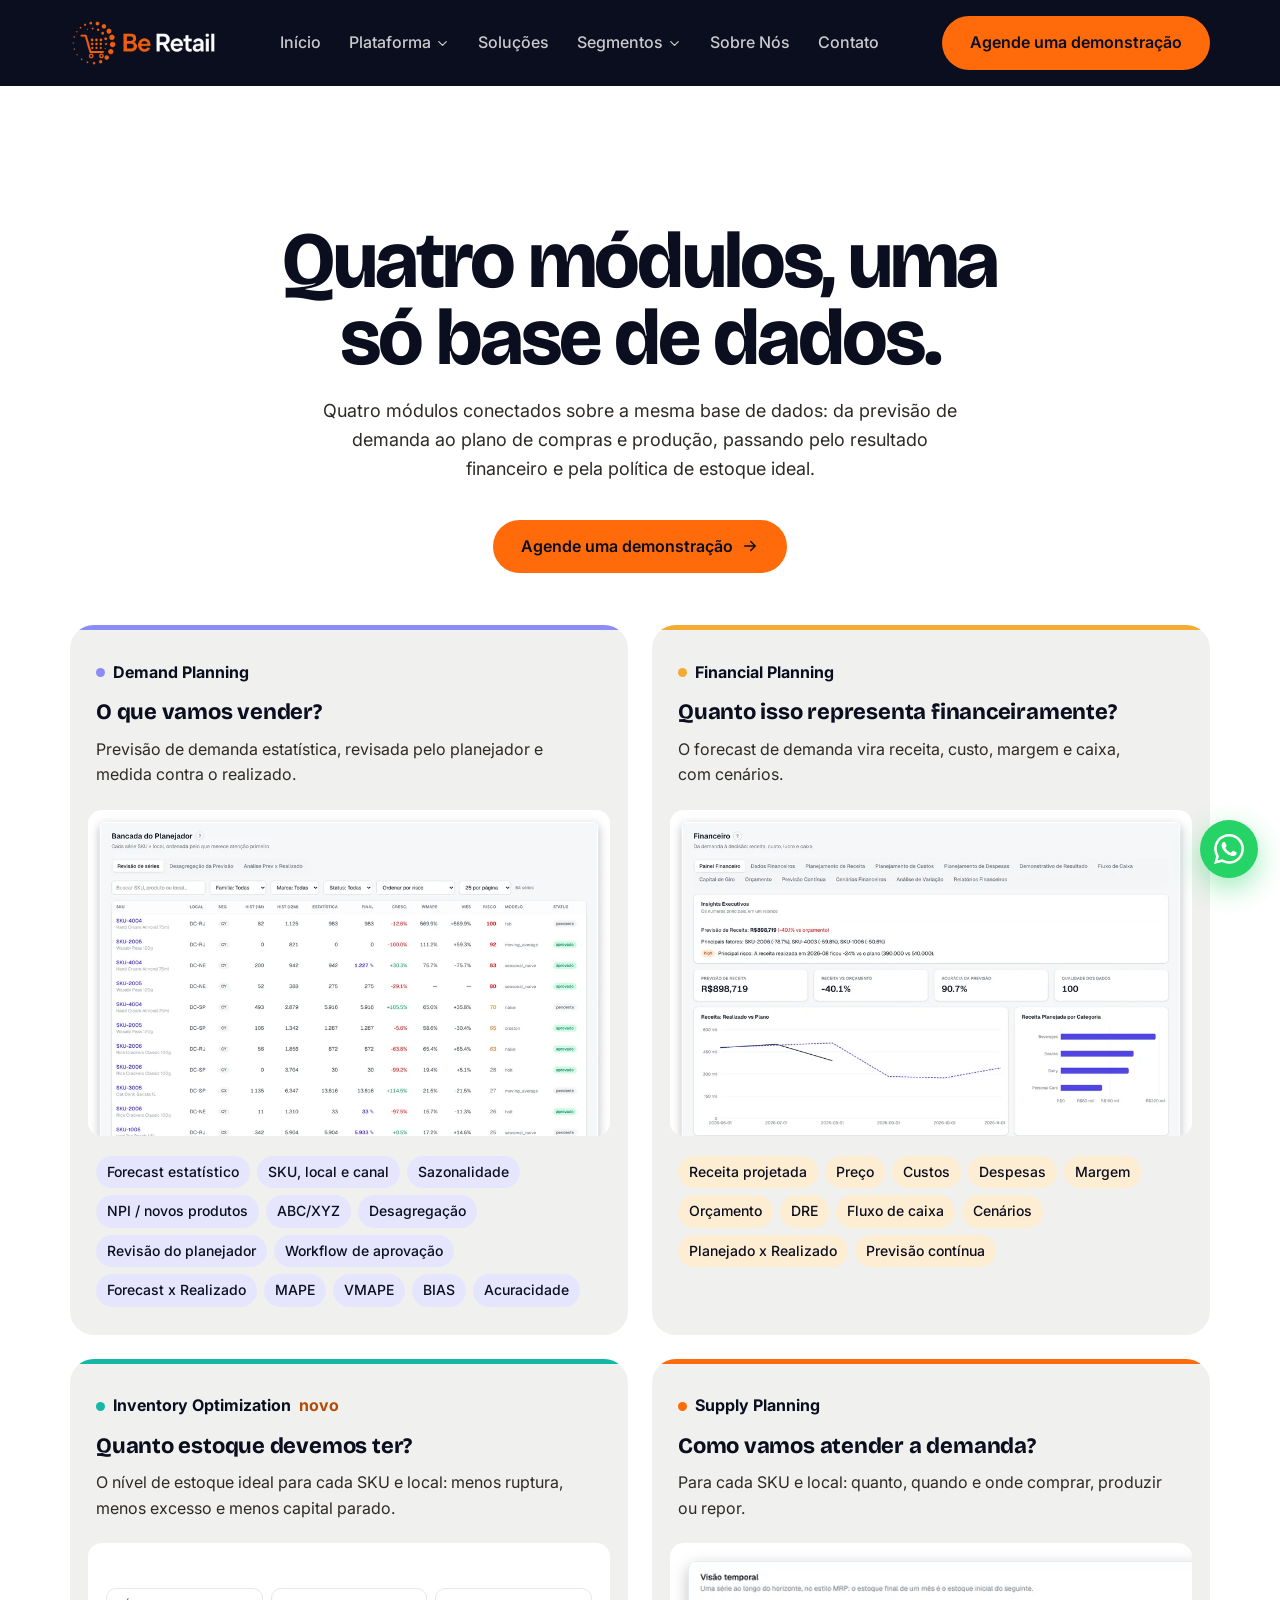
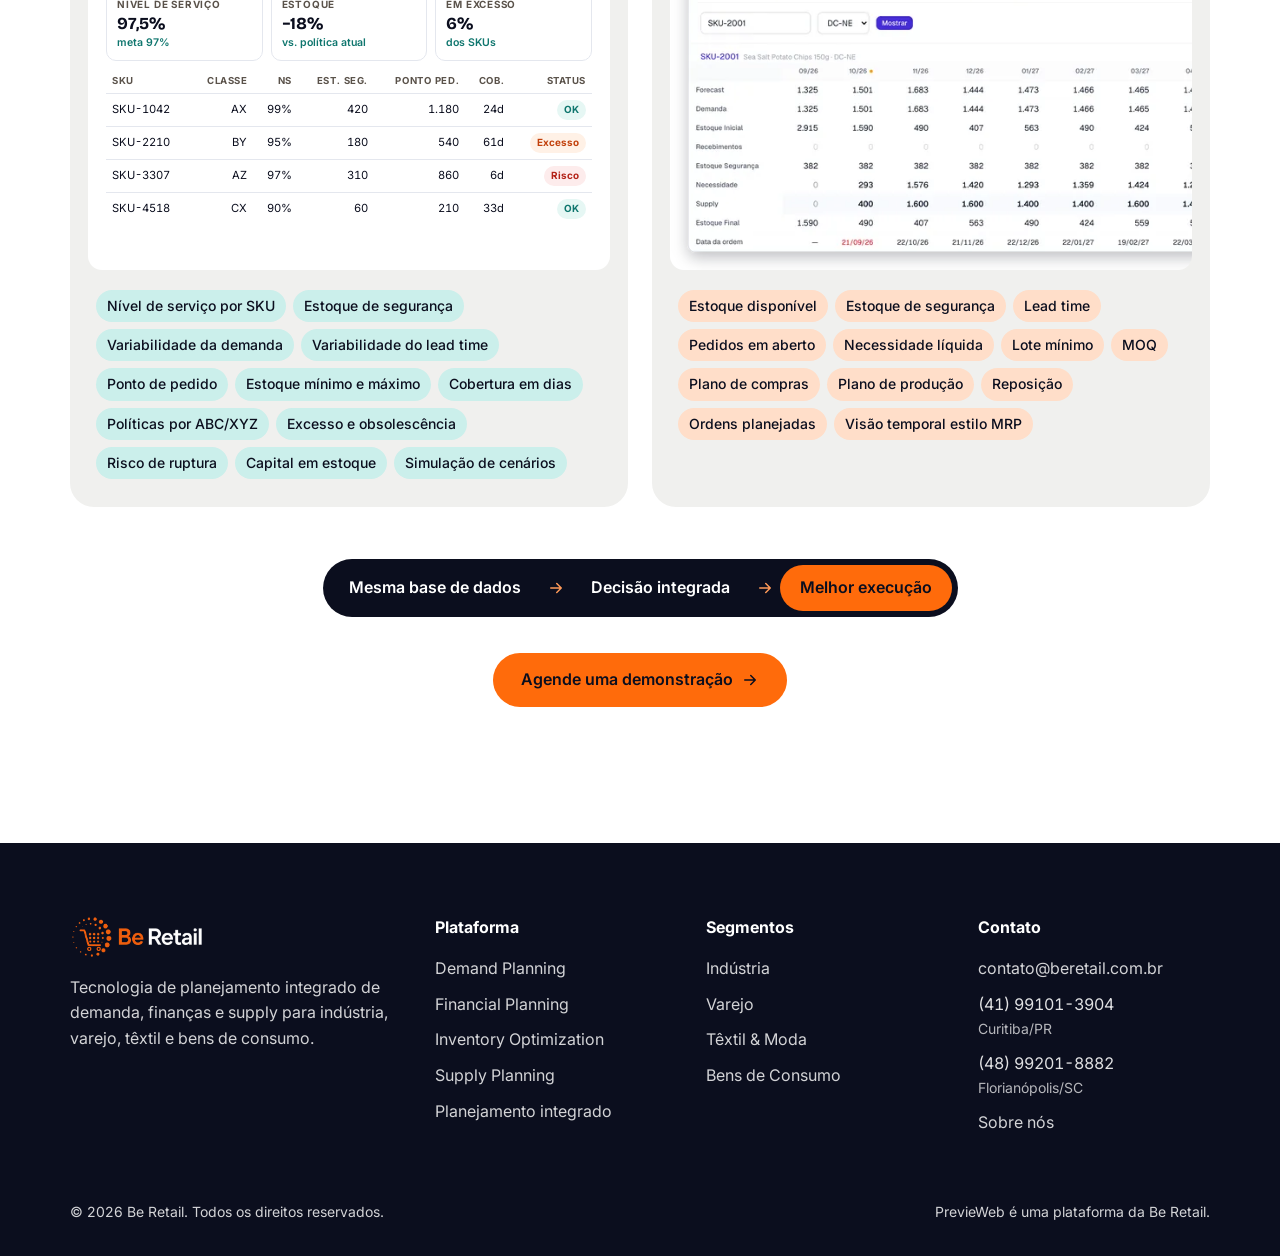
==== plataforma.html @ bb8e8b76 "Cria a página Plataforma e tira os módulos da página inicial - Nova plataforma.html com os quatro mó" ====
<!DOCTYPE html>
<html lang="pt-BR">
<head>
<meta charset="UTF-8">
<meta name="viewport" content="width=device-width, initial-scale=1.0">
<!-- Google tag (gtag.js) -->
<script async src="https://www.googletagmanager.com/gtag/js?id=G-1HCFN1PPWR"></script>
<script>
  window.dataLayer = window.dataLayer || [];
  function gtag(){dataLayer.push(arguments);}
  gtag('js', new Date());

  gtag('config', 'G-1HCFN1PPWR');
</script>
<title>Plataforma PrevieWeb | Demand, Financial, Inventory e Supply Planning | Be Retail</title>
<meta name="description" content="Conheça os quatro módulos do PrevieWeb, da Be Retail: Demand Planning, Financial Planning, Inventory Optimization e Supply Planning, conectados sobre a mesma base de dados.">
<link rel="canonical" href="https://beretail.com.br/plataforma.html">
<meta name="theme-color" content="#0B0E1E">
<link rel="icon" type="image/png" href="assets/favicon.png">
<link rel="apple-touch-icon" href="assets/icon-180.png">
<meta property="og:type" content="website">
<meta property="og:locale" content="pt_BR">
<meta property="og:site_name" content="Be Retail">
<meta property="og:title" content="Plataforma PrevieWeb: quatro módulos, uma só base de dados">
<meta property="og:description" content="Demand Planning, Financial Planning, Inventory Optimization e Supply Planning conectados sobre a mesma base de dados.">
<meta property="og:url" content="https://beretail.com.br/plataforma.html">
<meta property="og:image" content="https://beretail.com.br/assets/og-image.jpg">
<meta property="og:image:width" content="1200">
<meta property="og:image:height" content="630">
<meta name="twitter:card" content="summary_large_image">
<link rel="preconnect" href="https://fonts.googleapis.com">
<link rel="preconnect" href="https://fonts.gstatic.com" crossorigin>
<link href="https://fonts.googleapis.com/css2?family=Bricolage+Grotesque:opsz,wght@12..96,600..800&family=Inter:wght@400;500;600;700&display=swap" rel="stylesheet">
<script>document.documentElement.classList.add('js')</script>
<script type="application/ld+json">
{
  "@context":"https://schema.org",
  "@type":"WebPage",
  "name":"Plataforma PrevieWeb",
  "url":"https://beretail.com.br/plataforma.html",
  "inLanguage":"pt-BR",
  "isPartOf":{"@type":"WebSite","name":"Be Retail","url":"https://beretail.com.br/"},
  "about":{"@type":"SoftwareApplication","name":"PrevieWeb","applicationCategory":"BusinessApplication","operatingSystem":"Web"}
}
</script>
<link rel="stylesheet" href="assets/site.css">
</head>
<body>

<!-- Ícones (sprite reutilizável) -->
<svg width="0" height="0" style="position:absolute" aria-hidden="true">
  <symbol id="i-arrow" viewBox="0 0 24 24"><path d="M5 12h14M13 6l6 6-6 6"/></symbol>
  <symbol id="i-down" viewBox="0 0 24 24"><path d="M12 5v14M6 13l6 6 6-6"/></symbol>
  <symbol id="i-chev" viewBox="0 0 24 24"><path d="M6 9l6 6 6-6"/></symbol>
  <symbol id="i-check" viewBox="0 0 24 24"><path d="M20 6L9 17l-5-5"/></symbol>
  <symbol id="i-x" viewBox="0 0 24 24"><path d="M18 6L6 18M6 6l12 12"/></symbol>
  <symbol id="i-trend" viewBox="0 0 24 24"><path d="M3 3v18h18"/><path d="M7 15l4-6 4 3 5-8"/></symbol>
  <symbol id="i-coin" viewBox="0 0 24 24"><circle cx="12" cy="12" r="10"/><path d="M15 9.2c-.5-.9-1.6-1.4-3-1.4-1.7 0-3 .8-3 2s1.3 1.7 3 2 3 .8 3 2-1.3 2-3 2c-1.4 0-2.5-.5-3-1.4M12 6v1.8M12 16.2V18"/></symbol>
  <symbol id="i-truck" viewBox="0 0 24 24"><path d="M1 4h14v12H1zM15 8h4l4 4v4h-8"/><circle cx="5.5" cy="18.5" r="2.5"/><circle cx="18.5" cy="18.5" r="2.5"/></symbol>
  <symbol id="i-factory" viewBox="0 0 24 24"><path d="M2 21h20M4 21V10l6 4v-4l6 4V4h4v17"/></symbol>
  <symbol id="i-store" viewBox="0 0 24 24"><path d="M3 9l1.6-5h14.8L21 9M4 9v12h16V9M3 9h18M9 21v-6h6v6"/></symbol>
  <symbol id="i-shirt" viewBox="0 0 24 24"><path d="M20.4 3.5L16 2a4 4 0 0 1-8 0L3.6 3.5a2 2 0 0 0-1.3 2.2l.6 3.5a1 1 0 0 0 1 .8H6v10a2 2 0 0 0 2 2h8a2 2 0 0 0 2-2V10h2.2a1 1 0 0 0 1-.8l.6-3.5a2 2 0 0 0-1.4-2.2z"/></symbol>
  <symbol id="i-box" viewBox="0 0 24 24"><path d="M21 8l-9-5-9 5v8l9 5 9-5z"/><path d="M3 8l9 5 9-5M12 13v8"/></symbol>
  <symbol id="i-db" viewBox="0 0 24 24"><ellipse cx="12" cy="5" rx="9" ry="3"/><path d="M3 5v14c0 1.7 4 3 9 3s9-1.3 9-3V5M3 12c0 1.7 4 3 9 3s9-1.3 9-3"/></symbol>
  <symbol id="i-sheet" viewBox="0 0 24 24"><rect x="3" y="3" width="18" height="18" rx="2"/><path d="M3 9h18M3 15h18M9 3v18"/></symbol>
  <symbol id="i-layers" viewBox="0 0 24 24"><path d="M12 2L2 7l10 5 10-5-10-5zM2 17l10 5 10-5M2 12l10 5 10-5"/></symbol>
  <symbol id="i-history" viewBox="0 0 24 24"><path d="M3 12a9 9 0 1 0 3-6.7L3 8M3 3v5h5M12 7v5l4 2"/></symbol>
  <symbol id="i-users" viewBox="0 0 24 24"><path d="M17 21v-2a4 4 0 0 0-4-4H5a4 4 0 0 0-4 4v2"/><circle cx="9" cy="7" r="4"/><path d="M23 21v-2a4 4 0 0 0-3-3.9M16 3.1a4 4 0 0 1 0 7.8"/></symbol>
  <symbol id="i-alert" viewBox="0 0 24 24"><path d="M10.3 3.9L1.8 18a2 2 0 0 0 1.7 3h17a2 2 0 0 0 1.7-3L13.7 3.9a2 2 0 0 0-3.4 0zM12 9v4M12 17h.01"/></symbol>
  <symbol id="i-target" viewBox="0 0 24 24"><circle cx="12" cy="12" r="10"/><circle cx="12" cy="12" r="6"/><circle cx="12" cy="12" r="2"/></symbol>
  <symbol id="i-cloud" viewBox="0 0 24 24"><path d="M18 10h-1.3A8 8 0 1 0 9 20h9a5 5 0 0 0 0-10z"/></symbol>
  <symbol id="i-smile" viewBox="0 0 24 24"><circle cx="12" cy="12" r="10"/><path d="M8 14s1.5 2 4 2 4-2 4-2M9 9h.01M15 9h.01"/></symbol>
  <symbol id="i-unlock" viewBox="0 0 24 24"><rect x="3" y="11" width="18" height="11" rx="2"/><path d="M7 11V7a5 5 0 0 1 9.9-1"/></symbol>
  <symbol id="i-refresh" viewBox="0 0 24 24"><path d="M23 4v6h-6M1 20v-6h6"/><path d="M3.5 9a9 9 0 0 1 14.9-3.4L23 10M1 14l4.6 4.4A9 9 0 0 0 20.5 15"/></symbol>
  <symbol id="i-play" viewBox="0 0 24 24"><path d="M6 4l14 8-14 8z"/></symbol>
  <symbol id="i-shield" viewBox="0 0 24 24"><path d="M12 22s8-4 8-10V5l-8-3-8 3v7c0 6 8 10 8 10z"/><path d="M9 12l2 2 4-4"/></symbol>
  <symbol id="i-gauge" viewBox="0 0 24 24"><path d="M12 14l4-4M3.3 19a10 10 0 1 1 17.4 0"/></symbol>
  <symbol id="i-compass" viewBox="0 0 24 24"><circle cx="12" cy="12" r="10"/><path d="M16.2 7.8l-2.1 6.3-6.3 2.1 2.1-6.3z"/></symbol>
  <symbol id="i-bulb" viewBox="0 0 24 24"><path d="M9 18h6M10 22h4M12 2a7 7 0 0 0-4 12.7c.6.5 1 1.3 1 2.3h6c0-1 .4-1.8 1-2.3A7 7 0 0 0 12 2z"/></symbol>
  <symbol id="i-pin" viewBox="0 0 24 24"><path d="M12 22s7-6.2 7-12a7 7 0 0 0-14 0c0 5.8 7 12 7 12z"/><circle cx="12" cy="10" r="2.5"/></symbol>
  <symbol id="i-file" viewBox="0 0 24 24"><path d="M14 2H6a2 2 0 0 0-2 2v16a2 2 0 0 0 2 2h12a2 2 0 0 0 2-2V8z"/><path d="M14 2v6h6M8 13h8M8 17h6"/></symbol>
  <symbol id="i-dollar" viewBox="0 0 24 24"><path d="M12 2v20M17 5.5H9.5a3.5 3.5 0 0 0 0 7h5a3.5 3.5 0 0 1 0 7H6"/></symbol>
  <symbol id="i-gear" viewBox="0 0 24 24"><circle cx="12" cy="12" r="3"/><path d="M19.4 15a1.7 1.7 0 0 0 .3 1.8l.1.1a2 2 0 1 1-2.8 2.8l-.1-.1a1.7 1.7 0 0 0-1.8-.3 1.7 1.7 0 0 0-1 1.5V21a2 2 0 1 1-4 0v-.1a1.7 1.7 0 0 0-1.1-1.5 1.7 1.7 0 0 0-1.8.3l-.1.1a2 2 0 1 1-2.8-2.8l.1-.1a1.7 1.7 0 0 0 .3-1.8 1.7 1.7 0 0 0-1.5-1H3a2 2 0 1 1 0-4h.1a1.7 1.7 0 0 0 1.5-1.1 1.7 1.7 0 0 0-.3-1.8l-.1-.1a2 2 0 1 1 2.8-2.8l.1.1a1.7 1.7 0 0 0 1.8.3H9a1.7 1.7 0 0 0 1-1.5V3a2 2 0 1 1 4 0v.1a1.7 1.7 0 0 0 1 1.5 1.7 1.7 0 0 0 1.8-.3l.1-.1a2 2 0 1 1 2.8 2.8l-.1.1a1.7 1.7 0 0 0-.3 1.8V9a1.7 1.7 0 0 0 1.5 1H21a2 2 0 1 1 0 4h-.1a1.7 1.7 0 0 0-1.5 1z"/></symbol>
  <symbol id="i-clock" viewBox="0 0 24 24"><circle cx="12" cy="12" r="10"/><path d="M12 6v6l4 2"/></symbol>
  <symbol id="i-bars" viewBox="0 0 24 24"><path d="M3 21h18M6 21v-6M10 21v-9M14 21v-5M18 21V8"/></symbol>
  <symbol id="i-cal" viewBox="0 0 24 24"><rect x="3" y="4" width="18" height="18" rx="2"/><path d="M16 2v4M8 2v4M3 10h18"/></symbol>
</svg>

<!-- ===== Header ===== -->
<header id="topo" class="is-solid">
  <div class="container nav">
    <a href="index.html" class="logo" aria-label="Be Retail — início">
      <img src="assets/logo-transparente.png" alt="Be Retail" width="147" height="48">
    </a>
    <button class="menu-btn" aria-expanded="false" aria-controls="menu-principal" aria-label="Abrir menu">
      <svg width="26" height="26" viewBox="0 0 24 24" fill="none" stroke="currentColor" stroke-width="2" stroke-linecap="round"><path d="M3 6h18M3 12h18M3 18h18"/></svg>
    </button>
    <nav aria-label="principal">
      <ul id="menu-principal">
        <li><a href="index.html">Início</a></li>
        <li class="has-sub">
          <a href="plataforma.html" aria-current="page">Plataforma <svg class="ic" aria-hidden="true"><use href="#i-chev"/></svg></a>
          <ul class="sub">
            <li><a href="#demand-planning"><span class="dot m-demand" style="background:var(--mod)"></span>Demand Planning</a></li>
            <li><a href="#financial-planning"><span class="dot m-fin" style="background:var(--mod)"></span>Financial Planning</a></li>
            <li><a href="#inventory-optimization"><span class="dot m-inv" style="background:var(--mod)"></span>Inventory Optimization</a></li>
            <li><a href="#supply-planning"><span class="dot m-supply" style="background:var(--mod)"></span>Supply Planning</a></li>
          </ul>
        </li>
        <li><a href="index.html#solucoes">Soluções</a></li>
        <li class="has-sub">
          <a href="index.html#segmentos">Segmentos <svg class="ic" aria-hidden="true"><use href="#i-chev"/></svg></a>
          <ul class="sub">
            <li><a href="index.html#industria">Indústria</a></li>
            <li><a href="index.html#varejo">Varejo</a></li>
            <li><a href="index.html#textil-moda">Têxtil &amp; Moda</a></li>
            <li><a href="index.html#bens-de-consumo">Bens de Consumo</a></li>
          </ul>
        </li>
        <li><a href="index.html#sobre">Sobre Nós</a></li>
        <li><a href="index.html#contato">Contato</a></li>
      </ul>
    </nav>
    <a class="btn btn-primary cta-header" href="https://wa.me/5541991013904?text=Ol%C3%A1!%20Quero%20agendar%20uma%20demonstra%C3%A7%C3%A3o%20do%20PrevieWeb." target="_blank" rel="noopener">Agende uma demonstração</a>
  </div>
</header>

<main>

<!-- ===== Plataforma ===== -->
<section id="plataforma">
  <div class="container">
    <div class="center" data-reveal>
      <h1 class="section-title page-title">Quatro módulos, uma só base de dados.</h1>
      <p class="section-sub">Quatro módulos conectados sobre a mesma base de dados: da previsão de demanda ao plano de compras e produção, passando pelo resultado financeiro e pela política de estoque ideal.</p>
      <div class="cta-inline"><a class="btn btn-primary" href="https://wa.me/5541991013904?text=Ol%C3%A1!%20Quero%20agendar%20uma%20demonstra%C3%A7%C3%A3o%20do%20PrevieWeb." target="_blank" rel="noopener">Agende uma demonstração <svg class="ic" aria-hidden="true"><use href="#i-arrow"/></svg></a></div>
    </div>

    <div class="mods">
      <article class="mod m-demand" id="demand-planning" data-reveal>
        <div class="mod-bar"></div>
        <div class="mod-head">
          <span class="mod-tag"><span class="dot-mod"></span>Demand Planning</span>
          <h3>O que vamos vender?</h3>
          <p>Previsão de demanda estatística, revisada pelo planejador e medida contra o realizado.</p>
        </div>
        <div class="mod-shot"><img src="assets/previeweb/bancada-planejador-900.webp" srcset="assets/previeweb/bancada-planejador-900.webp 900w, assets/previeweb/bancada-planejador-1600.webp 1600w" sizes="(max-width:1080px) 92vw, 560px" width="900" height="638" loading="lazy" alt="Bancada do Planejador do PrevieWeb: séries SKU por local com histórico, forecast estatístico, final, WMAPE, viés e risco"></div>
        <ul class="chips" aria-label="Recursos de Demand Planning">
          <li>Forecast estatístico</li><li>SKU, local e canal</li><li>Sazonalidade</li><li>NPI / novos produtos</li><li>ABC/XYZ</li><li>Desagregação</li><li>Revisão do planejador</li><li>Workflow de aprovação</li><li>Forecast x Realizado</li><li>MAPE</li><li>VMAPE</li><li>BIAS</li><li>Acuracidade</li>
        </ul>
      </article>

      <article class="mod m-fin" id="financial-planning" data-reveal>
        <div class="mod-bar"></div>
        <div class="mod-head">
          <span class="mod-tag"><span class="dot-mod"></span>Financial Planning</span>
          <h3>Quanto isso representa financeiramente?</h3>
          <p>O forecast de demanda vira receita, custo, margem e caixa, com cenários.</p>
        </div>
        <div class="mod-shot"><img src="assets/previeweb/painel-financeiro-900.webp" srcset="assets/previeweb/painel-financeiro-900.webp 900w, assets/previeweb/painel-financeiro-1600.webp 1600w" sizes="(max-width:1080px) 92vw, 560px" width="900" height="588" loading="lazy" alt="Painel Financeiro do PrevieWeb com previsão de receita, receita versus orçamento e receita realizada versus plano"></div>
        <ul class="chips" aria-label="Recursos de Financial Planning">
          <li>Receita projetada</li><li>Preço</li><li>Custos</li><li>Despesas</li><li>Margem</li><li>Orçamento</li><li>DRE</li><li>Fluxo de caixa</li><li>Cenários</li><li>Planejado x Realizado</li><li>Previsão contínua</li>
        </ul>
      </article>

      <article class="mod m-inv" id="inventory-optimization" data-reveal>
        <div class="mod-bar"></div>
        <div class="mod-head">
          <span class="mod-tag"><span class="dot-mod"></span>Inventory Optimization <span class="novo">novo</span></span>
          <h3>Quanto estoque devemos ter?</h3>
          <p>O nível de estoque ideal para cada SKU e local: menos ruptura, menos excesso e menos capital parado.</p>
        </div>
        <div class="mod-shot inv-mock" data-ui role="img" aria-label="Exemplo ilustrativo de Inventory Optimization: nível de serviço de 97,5%, redução de 18% no estoque e 6% dos SKUs em excesso; tabela por SKU com classe, nível de serviço, estoque de segurança, ponto de pedido, cobertura e status">
          <div class="inv-kpis" aria-hidden="true">
            <div><b>Nível de serviço</b><strong>97,5%</strong><small>meta 97%</small></div>
            <div><b>Estoque</b><strong>−18%</strong><small>vs. política atual</small></div>
            <div><b>Em excesso</b><strong>6%</strong><small>dos SKUs</small></div>
          </div>
          <table class="inv-tab" aria-hidden="true">
            <thead><tr><th>SKU</th><th>Classe</th><th>NS</th><th>Est. seg.</th><th>Ponto ped.</th><th>Cob.</th><th>Status</th></tr></thead>
            <tbody>
              <tr><td>SKU-1042</td><td>AX</td><td>99%</td><td>420</td><td>1.180</td><td>24d</td><td><span class="inv-st st-ok">OK</span></td></tr>
              <tr><td>SKU-2210</td><td>BY</td><td>95%</td><td>180</td><td>540</td><td>61d</td><td><span class="inv-st st-exc">Excesso</span></td></tr>
              <tr><td>SKU-3307</td><td>AZ</td><td>97%</td><td>310</td><td>860</td><td>6d</td><td><span class="inv-st st-rup">Risco</span></td></tr>
              <tr><td>SKU-4518</td><td>CX</td><td>90%</td><td>60</td><td>210</td><td>33d</td><td><span class="inv-st st-ok">OK</span></td></tr>
            </tbody>
          </table>
        </div>
        <ul class="chips" aria-label="Recursos de Inventory Optimization">
          <li>Nível de serviço por SKU</li><li>Estoque de segurança</li><li>Variabilidade da demanda</li><li>Variabilidade do lead time</li><li>Ponto de pedido</li><li>Estoque mínimo e máximo</li><li>Cobertura em dias</li><li>Políticas por ABC/XYZ</li><li>Excesso e obsolescência</li><li>Risco de ruptura</li><li>Capital em estoque</li><li>Simulação de cenários</li>
        </ul>
      </article>

      <article class="mod m-supply" id="supply-planning" data-reveal>
        <div class="mod-bar"></div>
        <div class="mod-head">
          <span class="mod-tag"><span class="dot-mod"></span>Supply Planning</span>
          <h3>Como vamos atender a demanda?</h3>
          <p>Para cada SKU e local: quanto, quando e onde comprar, produzir ou repor.</p>
        </div>
        <div class="mod-shot"><img src="assets/previeweb/supply-visao-temporal-900.webp" srcset="assets/previeweb/supply-visao-temporal-900.webp 900w, assets/previeweb/supply-visao-temporal-1600.webp 1600w" sizes="(max-width:1080px) 92vw, 560px" width="900" height="376" loading="lazy" alt="Visão temporal estilo MRP do PrevieWeb com forecast, estoque de segurança, necessidade, supply e data da ordem por mês"></div>
        <ul class="chips" aria-label="Recursos de Supply Planning">
          <li>Estoque disponível</li><li>Estoque de segurança</li><li>Lead time</li><li>Pedidos em aberto</li><li>Necessidade líquida</li><li>Lote mínimo</li><li>MOQ</li><li>Plano de compras</li><li>Plano de produção</li><li>Reposição</li><li>Ordens planejadas</li><li>Visão temporal estilo MRP</li>
        </ul>
      </article>
    </div>

    <div class="logica" data-reveal>
      <span class="step">Mesma base de dados</span>
      <svg class="ic" aria-hidden="true"><use href="#i-arrow"/></svg>
      <span class="step">Decisão integrada</span>
      <svg class="ic" aria-hidden="true"><use href="#i-arrow"/></svg>
      <span class="step">Melhor execução</span>
    </div>
    <div class="cta-inline">
      <a class="btn btn-primary" href="https://wa.me/5541991013904?text=Ol%C3%A1!%20Quero%20agendar%20uma%20demonstra%C3%A7%C3%A3o%20do%20PrevieWeb." target="_blank" rel="noopener">Agende uma demonstração <svg class="ic" aria-hidden="true"><use href="#i-arrow"/></svg></a>
    </div>
  </div>
</section>

</main>

<!-- ===== Footer ===== -->
<footer>
  <div class="container">
    <div class="foot-grid">
      <div>
        <a href="#topo" class="logo" aria-label="Be Retail">
          <img src="assets/logo-transparente.png" alt="Be Retail" width="135" height="44" loading="lazy">
        </a>
        <p class="desc">Tecnologia de planejamento integrado de demanda, finanças e supply para indústria, varejo, têxtil e bens de consumo.</p>
      </div>
      <div>
        <h4>Plataforma</h4>
        <ul>
          <li><a href="#demand-planning">Demand Planning</a></li>
          <li><a href="#financial-planning">Financial Planning</a></li>
          <li><a href="#inventory-optimization">Inventory Optimization</a></li>
          <li><a href="#supply-planning">Supply Planning</a></li>
          <li><a href="index.html#solucoes">Planejamento integrado</a></li>
        </ul>
      </div>
      <div>
        <h4>Segmentos</h4>
        <ul>
          <li><a href="index.html#industria">Indústria</a></li>
          <li><a href="index.html#varejo">Varejo</a></li>
          <li><a href="index.html#textil-moda">Têxtil &amp; Moda</a></li>
          <li><a href="index.html#bens-de-consumo">Bens de Consumo</a></li>
        </ul>
      </div>
      <div>
        <h4>Contato</h4>
        <ul>
          <li><a href="mailto:contato@beretail.com.br">contato@beretail.com.br</a></li>
          <li><a href="https://wa.me/5541991013904" target="_blank" rel="noopener" aria-label="WhatsApp Curitiba: (41) 99101-3904">(41) 99101-3904<span class="local">Curitiba/PR</span></a></li>
          <li><a href="https://wa.me/5548992018882" target="_blank" rel="noopener" aria-label="WhatsApp Florianópolis: (48) 99201-8882">(48) 99201-8882<span class="local">Florianópolis/SC</span></a></li>
          <li><a href="index.html#sobre">Sobre nós</a></li>
        </ul>
      </div>
    </div>
    <div class="foot-base">
      <span>© 2026 Be Retail. Todos os direitos reservados.</span>
      <span>PrevieWeb é uma plataforma da Be Retail.</span>
    </div>
  </div>
</footer>

<!-- WhatsApp flutuante -->
<a class="whats-float" href="https://wa.me/5541991013904?text=Ol%C3%A1!%20Quero%20saber%20mais%20sobre%20o%20PrevieWeb%20e%20as%20solu%C3%A7%C3%B5es%20da%20Be%20Retail." target="_blank" rel="noopener" aria-label="Conversar no WhatsApp">
  <svg width="30" height="30" viewBox="0 0 24 24" fill="#fff" aria-hidden="true"><path d="M17.472 14.382c-.297-.149-1.758-.867-2.03-.967-.273-.099-.471-.148-.67.15-.197.297-.767.966-.94 1.164-.173.199-.347.223-.644.075-.297-.15-1.255-.463-2.39-1.475-.883-.788-1.48-1.761-1.653-2.059-.173-.297-.018-.458.13-.606.134-.133.297-.347.446-.52.149-.174.198-.298.298-.497.099-.198.05-.371-.025-.52-.075-.149-.669-1.612-.916-2.207-.242-.579-.487-.5-.669-.51-.173-.008-.371-.01-.57-.01-.198 0-.52.074-.792.372-.272.297-1.04 1.016-1.04 2.479 0 1.462 1.065 2.875 1.213 3.074.149.198 2.096 3.2 5.077 4.487.709.306 1.262.489 1.694.625.712.227 1.36.195 1.871.118.571-.085 1.758-.719 2.006-1.413.248-.694.248-1.289.173-1.413-.074-.124-.272-.198-.57-.347m-5.421 7.403h-.004a9.87 9.87 0 01-5.031-1.378l-.361-.214-3.741.982.998-3.648-.235-.374a9.86 9.86 0 01-1.51-5.26c.001-5.45 4.436-9.884 9.888-9.884 2.64 0 5.122 1.03 6.988 2.898a9.825 9.825 0 012.893 6.994c-.003 5.45-4.437 9.884-9.885 9.884m8.413-18.297A11.815 11.815 0 0012.05 0C5.495 0 .16 5.335.157 11.892c0 2.096.547 4.142 1.588 5.945L.057 24l6.305-1.654a11.882 11.882 0 005.683 1.448h.005c6.554 0 11.89-5.335 11.893-11.893a11.821 11.821 0 00-3.48-8.413z"/></svg>
</a>

<script src="assets/site.js"></script>

</body>
</html>
---- assets/site.css ----
:root{
  --laranja:#FF6B0B;
  --laranja-escuro:#B34A06;
  --laranja-claro:#FF9A59;
  --dourado:#F4AB34;
  --navy:#0B0E1E;             /* navy exato da logo */
  --navy-suave:#191E36;
  --indigo-claro:#8B8CF8;
  --creme:#F0F0EE;            /* pedra neutra */
  --pedra-2:#E4E4E1;
  --linha:#E4E7EE;
  --texto:#2E2A26;
  --texto-suave:#5A524A;
  --whatsapp:#25D366;
  --f-display:'Bricolage Grotesque',system-ui,sans-serif;
  --f-ui:'Inter',system-ui,sans-serif;
  --ease:cubic-bezier(.2,.7,.3,1);
  --raio:20px;
  --fundo-escuro:var(--navy);
  /* escala: 14 · 16 · 18 · 22 · 32 · h2 · display */
  --t-small:.875rem;--t-ui:1rem;--t-lead:1.125rem;--t-h3:1.375rem;--t-stat:2rem;
  --t-h2:clamp(1.75rem,3.6vw,3rem);
  --t-display:clamp(2rem,6.2vw,5.6rem);
}
*{margin:0;padding:0;box-sizing:border-box}
html{scroll-behavior:smooth;scroll-padding-top:84px}
body{
  font-family:'Inter',system-ui,sans-serif;
  color:var(--texto);
  background:#FFFFFF;
  line-height:1.6;font-size:1.0625rem;
  -webkit-font-smoothing:antialiased;
  overflow-x:hidden;
}
h1,h2,h3{font-family:var(--f-display);text-wrap:balance}
p,li{text-wrap:pretty}
img,svg{display:block;max-width:100%}
img{height:auto}
a{text-decoration:none;color:inherit}
ul,ol{list-style:none}
a:focus-visible,button:focus-visible{outline:3px solid var(--laranja-claro);outline-offset:3px;border-radius:6px}
.container{width:min(1140px,calc(100% - 40px));margin-inline:auto}
.ic{width:24px;height:24px;fill:none;stroke:currentColor;stroke-width:2;stroke-linecap:round;stroke-linejoin:round;flex:none}
.sr-only{position:absolute;width:1px;height:1px;overflow:hidden;clip:rect(0 0 0 0);white-space:nowrap}

/* ===== Header ===== */
header{
  position:sticky;top:0;z-index:50;
  background:transparent;transition:background-color .3s;
}
header.is-scrolled,header.nav-open{background:var(--navy)}
.nav{display:flex;align-items:center;justify-content:space-between;padding:16px 0;gap:16px;transition:padding .3s}
header.is-scrolled .nav{padding:10px 0}
.logo img{transition:height .3s}
header.is-scrolled .logo img{height:40px}
.nav > nav > ul{display:flex;gap:28px}
.nav ul a{font-weight:500;font-size:var(--t-ui);color:rgba(255,255,255,.78);transition:color .2s;display:inline-flex;align-items:center;gap:4px}
.nav ul a:hover{color:var(--laranja-claro)}
.nav .has-sub{position:relative}
.nav .has-sub > a .ic{width:15px;height:15px;transition:transform .2s}
.nav .sub{
  position:absolute;top:calc(100% + 14px);left:-18px;min-width:230px;
  background:var(--navy-suave);border-radius:14px;
  padding:8px;box-shadow:0 20px 40px rgba(0,0,0,.35); /* taste-skill-ignore: menu suspenso */
  display:none;
}
.nav .sub::before{content:'';position:absolute;left:0;right:0;top:-16px;height:16px}
.nav .has-sub:hover .sub,.nav .has-sub:focus-within .sub{display:block}
.nav .has-sub:hover > a .ic{transform:rotate(180deg)}
.nav .sub a{display:flex;padding:10px 12px;border-radius:9px;font-size:var(--t-ui)}
.nav .sub a:hover{background:rgba(255,255,255,.06)}
.nav .sub .dot{width:8px;height:8px;border-radius:50%;margin-right:8px}
.menu-btn{
  display:none;background:none;border:0;cursor:pointer;padding:8px;
  color:#fff;margin-left:auto;
}
.btn{
  display:inline-flex;align-items:center;gap:8px;
  font-family:var(--f-ui);font-weight:600;font-size:var(--t-ui);
  padding:14px 28px;border-radius:999px;transition:background-color .2s,color .2s,border-color .2s,transform .2s;cursor:pointer;border:0;
}
.btn .ic{width:18px;height:18px;transition:transform .25s}
.btn:hover .ic{transform:translateX(3px)}
.btn-primary{background:var(--laranja);color:var(--navy)}
.btn-primary:hover{background:var(--laranja-claro)}
.btn:active{transform:translateY(1px)}
.btn-ghost{border:2px solid rgba(255,255,255,.45);color:#fff}
.btn-ghost:hover{border-color:var(--laranja);color:var(--laranja-claro)}
.btn-outline{border:2px solid var(--navy);color:var(--navy)}
.btn-outline:hover{border-color:var(--laranja);color:var(--laranja-escuro)}
.link-seta{display:inline-flex;align-items:center;gap:6px;font-family:var(--f-ui);font-weight:600;font-size:var(--t-ui);color:var(--laranja-escuro)}
.link-seta .ic{width:17px;height:17px;transition:transform .2s}
.link-seta:hover .ic{transform:translateX(4px)}

/* ===== Logo ===== */
.logo{display:flex;align-items:center}
.logo img{height:48px;width:auto}
footer .logo img{height:44px}

/* ===== Hero ===== */
/* capa em tela cheia: a foto ocupa a primeira tela, o cabeçalho fica por cima */
.hero{
  position:relative;isolation:isolate;overflow:hidden;background:var(--navy);color:#fff;
  margin-top:-96px;padding:212px 0 72px;min-height:calc(100svh + 10px);display:flex;align-items:flex-end;
}
.hero-bg{position:absolute;inset:0;z-index:-2;width:100%;height:100%;object-fit:cover;object-position:50% 28%}
.hero::after{
  content:'';position:absolute;inset:0;z-index:-1;pointer-events:none;
  background:
    linear-gradient(to top,rgba(6,8,16,.94) 0%,rgba(6,8,16,.82) 34%,rgba(6,8,16,.2) 64%,rgba(6,8,16,0) 78%), /* taste-skill-ignore: scrim neutro sobre a foto */
    linear-gradient(to bottom,rgba(6,8,16,.62) 0,rgba(6,8,16,0) 20%); /* scrim neutro sobre a foto */ /* taste-skill-ignore: scrim neutro sobre a foto */
}
.hero-content{width:min(1140px,calc(100% - 40px))}
.hero h1{
  font-size:var(--t-display);font-weight:750;line-height:.98;
  letter-spacing:-.035em;margin-bottom:36px;max-width:24ch;
}
.hero-grid{display:grid;grid-template-columns:1fr 1fr;gap:56px;align-items:end}
.hero p.lead{font-size:var(--t-lead);color:#fff;max-width:34rem}
.hero-side{display:flex;flex-direction:column;gap:22px}
.hero-actions{display:flex;gap:14px;flex-wrap:wrap}
.hero-segs{font-size:var(--t-ui);color:rgba(255,255,255,.8);max-width:30rem}
.hero-segs a{color:#fff;text-decoration:underline;text-decoration-color:var(--laranja);text-underline-offset:4px;text-decoration-thickness:2px}
.hero-segs a:hover{color:var(--laranja-claro)}
@media(prefers-reduced-motion:no-preference){
  .hero-bg{animation:assentar 1.6s cubic-bezier(.2,.7,.3,1) both}
  @keyframes assentar{from{transform:scale(1.06)}to{transform:none}}
}

/* fluxo Demand → Financial → Supply (componente reutilizável) */
.flow{display:flex;align-items:center;gap:10px;flex-wrap:wrap}
.flow .step{
  display:inline-flex;align-items:center;gap:8px;padding:8px 13px;border-radius:12px;
  font-family:var(--f-ui);font-weight:600;font-size:var(--t-small);white-space:nowrap;
}
.flow .arrow{width:18px;height:18px;opacity:.55}
.dot-mod{width:9px;height:9px;border-radius:50%;flex:none}
.m-demand{--mod:var(--indigo-claro)}
.m-fin{--mod:var(--dourado)}
.m-supply{--mod:var(--laranja)}
.m-inv{--mod:#14B8A6}
.dot-mod{background:var(--mod)}

/* entrada do hero (só com movimento permitido) */
@keyframes fadeUp{from{opacity:0;transform:translateY(24px)}to{opacity:1;transform:none}}
@media(prefers-reduced-motion:no-preference){
  .hero h1,.hero .lead,.hero-actions,.hero-segs{animation:fadeUp .7s cubic-bezier(.2,.7,.3,1) both}
  .hero .lead{animation-delay:.08s}
  .hero-actions{animation-delay:.16s}
  .hero-segs{animation-delay:.24s}
}

/* ===== Seções ===== */
section{padding:136px 0}
.section-title{font-size:var(--t-h2);font-weight:750;letter-spacing:-.025em;color:var(--navy);line-height:1.04;max-width:22ch}
.section-sub{color:var(--texto);max-width:40rem;margin-top:20px;font-size:var(--t-lead)}
.center{text-align:center}
.center .section-title,.center .section-sub{margin-inline:auto}
.dark{background:var(--fundo-escuro);color:#fff}
.dark .section-title{color:#fff}
.dark .section-sub{color:rgba(255,255,255,.88)}
.bg-creme{background:var(--creme)}

/* revelação ao rolar (só com JS) */
@media(prefers-reduced-motion:no-preference){
  .js [data-reveal]{opacity:0;transform:translateY(24px);transition:opacity .7s cubic-bezier(.2,.7,.3,1),transform .7s cubic-bezier(.2,.7,.3,1)}
  .js [data-reveal].is-in{opacity:1;transform:none}
}

/* ===== Problema (layout de referência) ===== */
/* taste-skill-ignore: rótulo em pílula, palavra em destaque, ícones e sombras seguem a referência pedida */
.desafio{background:#F7F8FA}
.pill{
  display:inline-block;padding:8px 20px;border-radius:999px;background:#FFE4D3;color:#B33A0A;
  font-family:var(--f-ui);font-weight:700;font-size:var(--t-small);letter-spacing:.12em;text-transform:uppercase;margin-bottom:20px;
}
.desafio-title{max-width:none}
.desafio-title span{display:block;color:#E8590C}
.desafio .section-sub{color:#4B5563;max-width:48rem}
.prob-grid{display:grid;grid-template-columns:.85fr 1.15fr;gap:32px;margin-top:56px;align-items:center}
.frag{position:relative;aspect-ratio:6/7;border-radius:24px;overflow:hidden;container-type:inline-size;background:#E9ECF1}
.frag-foto{position:absolute;inset:0;width:100%;height:100%;object-fit:cover;object-position:50% 60%}
.frag::before{
  content:'';position:absolute;inset:0;z-index:1;pointer-events:none;
  background:linear-gradient(to bottom,rgba(247,248,250,.94) 0%,rgba(247,248,250,.82) 30%,rgba(247,248,250,0) 54%); /* taste-skill-ignore: véu claro sob os cartões */
}
.frag .tag{position:absolute;z-index:3;left:6%;top:5%;font-size:clamp(.875rem,3.1cqi,1.125rem);font-weight:600;color:var(--navy)}
.frag-setas{position:absolute;inset:0;z-index:2;width:100%;height:100%}
.frag-setas path{fill:none;stroke:#374151;stroke-width:1.6;stroke-dasharray:3 5;vector-effect:non-scaling-stroke;opacity:.75}
.fontes{position:absolute;inset:0;z-index:3}
.fonte{
  position:absolute;display:flex;align-items:center;gap:2.2cqi;
  padding:2.2cqi 3cqi;border-radius:2cqi;background:#fff;
  box-shadow:0 6px 20px rgba(15,23,42,.10); /* taste-skill-ignore */
  font-family:var(--f-ui);font-weight:600;font-size:clamp(.8125rem,2.7cqi,1rem);line-height:1.2;color:var(--navy);
}
.fonte-ic .ic{width:clamp(18px,5cqi,30px);height:clamp(18px,5cqi,30px);stroke-width:2}
.f-erp{left:12%;top:13%}       .f-erp .ic{color:#2563EB}
.f-excel{left:41%;top:11%}     .f-excel .ic{color:#16A34A}
.f-estoque{left:68%;top:13%}   .f-estoque .ic{color:#7C3AED} /* taste-skill-ignore: roxo do ícone de estoque da referência */
.f-historico{left:6%;top:28%}  .f-historico .ic{color:#F59E0B}
.f-comercial{left:40%;top:25%} .f-comercial .ic{color:#2563EB}
.f-financeiro{left:66%;top:27%} .f-financeiro .ic{color:#16A34A}
.manual{
  position:absolute;z-index:3;left:50%;bottom:6%;transform:translateX(-50%);white-space:nowrap;
  background:rgba(58,34,22,.92);color:#fff;border-radius:2.6cqi;padding:3cqi 5cqi;
  display:flex;align-items:center;gap:2.4cqi;font-family:var(--f-ui);font-weight:600;font-size:clamp(.95rem,3.6cqi,1.3rem);
}
.manual .ic{color:#FB923C;width:clamp(20px,5.2cqi,30px);height:clamp(20px,5.2cqi,30px)}
.dores{display:grid;grid-template-columns:1fr 1fr;gap:14px}
.dor{
  background:#fff;border-radius:18px;padding:20px 18px;display:grid;grid-template-columns:46px 1fr;gap:14px;align-items:start;
  box-shadow:0 1px 2px rgba(15,23,42,.04),0 10px 30px rgba(15,23,42,.06); /* taste-skill-ignore */
}
.dor-ic{width:46px;height:46px;border-radius:50%;background:#FFEDE2;display:grid;place-items:center;color:var(--laranja)}
.dor-ic .ic{width:22px;height:22px}
.dor h3{font-family:var(--f-ui);font-size:var(--t-ui);font-weight:700;color:var(--navy);line-height:1.35;margin-bottom:6px}
.dor p{font-size:var(--t-small);color:#4B5563;line-height:1.5}
.virada{margin-top:104px;text-align:center}
.virada p{font-family:var(--f-display);font-size:var(--t-stat);font-weight:750;color:var(--navy);letter-spacing:-.02em;margin-bottom:14px}

/* ===== Plataforma ===== */
.mods{display:grid;grid-template-columns:repeat(2,1fr);gap:24px;margin-top:52px}
.mod{
  border-radius:24px;background:var(--creme);overflow:hidden;
  display:flex;flex-direction:column;transition:transform .25s,background-color .25s;
}
.mod:hover{transform:translateY(-4px);background:var(--pedra-2)}
.mod-head{padding:28px 26px 0}
.mod-tag{
  display:inline-flex;align-items:center;gap:8px;font-family:var(--f-ui);font-weight:700;
  font-size:var(--t-ui);color:var(--navy);
}
.mod-tag .novo{color:var(--laranja-escuro);font-weight:700}
.mod h3{font-size:var(--t-h3);font-weight:750;color:var(--navy);margin:10px 0 6px;letter-spacing:-.01em}
.mod-head p{font-size:var(--t-ui);color:var(--texto)}
.mod-shot{
  margin:22px 18px 0;border-radius:14px;overflow:hidden;background:#fff;
  aspect-ratio:16/10;
}
.mod-shot img{width:100%;height:100%;object-fit:cover;object-position:left top}
.chips{display:flex;flex-wrap:wrap;gap:7px;padding:20px 26px 28px}
.chips li{
  font-size:var(--t-small);font-weight:500;padding:5px 11px;border-radius:999px;
  background:color-mix(in srgb,var(--mod) 22%,#fff);color:var(--navy);
}
.mod-bar{height:5px;background:var(--mod)}
/* mock ilustrativo do Inventory Optimization */
.inv-mock{display:flex;flex-direction:column;justify-content:center;gap:12px;padding:16px 18px;background:#fff;font-family:var(--f-ui)}
.inv-kpis{display:grid;grid-template-columns:repeat(3,1fr);gap:8px}
.inv-kpis div{border:1px solid var(--linha);border-radius:10px;padding:8px 10px;display:flex;flex-direction:column;gap:2px}
.inv-kpis b{font-size:.62rem;letter-spacing:.08em;text-transform:uppercase;color:var(--texto-suave);font-weight:700}
.inv-kpis strong{font-family:var(--f-display);font-size:1.05rem;color:var(--navy);line-height:1.1}
.inv-kpis small{font-size:.66rem;font-weight:600;color:#0F766E}
.inv-tab{width:100%;border-collapse:collapse;font-size:.7rem;color:var(--navy);font-variant-numeric:tabular-nums}
.inv-tab th{font-size:.6rem;letter-spacing:.06em;text-transform:uppercase;color:var(--texto-suave);font-weight:700;text-align:right;padding:0 6px 5px;border-bottom:1px solid var(--linha)}
.inv-tab th:first-child,.inv-tab td:first-child{text-align:left}
.inv-tab td{padding:6px;text-align:right;border-bottom:1px solid var(--linha);white-space:nowrap}
.inv-tab tr:last-child td{border-bottom:0}
.inv-st{display:inline-block;padding:2px 7px;border-radius:999px;font-size:.62rem;font-weight:700}
.st-ok{background:#E6F7F4;color:#0F766E}
.st-exc{background:#FFF1E6;color:#C2410C}
.st-rup{background:#FDECEC;color:#B42318}
@media(max-width:560px){
  .inv-mock{aspect-ratio:auto;padding:14px 12px}
  .inv-kpis{gap:6px}
  .inv-kpis div{padding:7px 8px}
  .inv-kpis strong{font-size:.95rem}
  .inv-tab th:nth-child(2),.inv-tab td:nth-child(2),.inv-tab th:nth-child(4),.inv-tab td:nth-child(4){display:none}
}
.logica{
  margin:52px auto 0;display:flex;justify-content:center;align-items:center;gap:6px;flex-wrap:wrap;
  width:fit-content;max-width:100%;padding:6px;border-radius:999px;background:var(--navy);
}
.logica .step{color:#fff;padding:10px 20px;border-radius:999px;font-family:var(--f-ui);font-weight:600;font-size:var(--t-ui)}
.logica .step:last-of-type{background:var(--laranja);color:var(--navy)}
.logica .ic{color:var(--laranja-claro);width:18px;height:18px}
.cta-inline{margin-top:36px;display:flex;justify-content:center;gap:14px;flex-wrap:wrap}

/* ===== Ciclo (Planejamento integrado) ===== */
.ciclo-grid{display:grid;grid-template-columns:1.05fr 1fr;gap:56px;align-items:center}
.ciclo{position:relative;width:min(100%,500px);aspect-ratio:1;margin-inline:auto}
.ciclo .anel{position:absolute;inset:10%;width:80%;height:80%;overflow:visible}
.ciclo .anel circle{fill:none}
.anel .trilha{stroke:rgba(255,255,255,.12);stroke-width:2}
.anel .fluxo{stroke:var(--laranja-claro);stroke-width:3;stroke-dasharray:6 14;stroke-linecap:round;animation:girar 30s linear infinite}
@keyframes girar{to{stroke-dashoffset:-400}}
.ciclo-centro{
  position:absolute;inset:32%;border-radius:50%;display:grid;place-items:center;text-align:center;
  background:rgba(255,255,255,.06);padding:10px;
}
.ciclo-centro .ic{width:30px;height:30px;color:var(--laranja-claro);margin:0 auto 6px}
.ciclo-centro strong{font-family:var(--f-display);font-size:var(--t-lead);display:block;line-height:1.2}
.ciclo-centro span{font-size:var(--t-small);color:rgba(255,255,255,.8)}
.ciclo ol{position:absolute;inset:0}
.ciclo li{
  position:absolute;width:118px;margin:-46px 0 0 -59px;text-align:center;
  display:flex;flex-direction:column;align-items:center;gap:4px;
}
.ciclo li .no{
  width:58px;height:58px;border-radius:50%;display:grid;place-items:center;
  background:var(--navy-suave);border:2px solid var(--mod);color:var(--mod);
  outline:6px solid var(--navy);animation:pulso 9s ease-in-out infinite;
}
.ciclo li .no .ic{width:24px;height:24px}
.ciclo li .txt{display:flex;flex-direction:column;align-items:center;gap:3px;background:var(--navy);padding:2px 8px;border-radius:8px}
.ciclo li b{font-family:var(--f-ui);font-size:var(--t-small);color:rgba(255,255,255,.75);font-weight:600}
.ciclo li span{font-family:var(--f-display);font-weight:700;font-size:var(--t-lead);line-height:1}
@keyframes pulso{0%,12%,100%{transform:scale(1);background:var(--navy-suave)}5%{transform:scale(1.12);background:color-mix(in srgb,var(--mod) 30%,var(--navy-suave))}}
.ciclo li:nth-child(1){top:10%;left:50%}
.ciclo li:nth-child(2){top:30%;left:84.6%;}
.ciclo li:nth-child(3){top:70%;left:84.6%}
.ciclo li:nth-child(4){top:90%;left:50%}
.ciclo li:nth-child(5){top:70%;left:15.4%}
.ciclo li:nth-child(6){top:30%;left:15.4%}
.ciclo li:nth-child(2) .no{animation-delay:1.5s}
.ciclo li:nth-child(3) .no{animation-delay:3s}
.ciclo li:nth-child(4) .no{animation-delay:4.5s}
.ciclo li:nth-child(5) .no{animation-delay:6s}
.ciclo li:nth-child(6) .no{animation-delay:7.5s}
.m-exec{--mod:#FFFFFF}
.m-real{--mod:#5EEAD4}
.m-learn{--mod:var(--laranja-claro)}
.ciclo-txt .destaque{
  margin-top:28px;border-left:3px solid var(--laranja);padding:4px 0 4px 18px;
  font-size:var(--t-lead);color:#fff;
}
.kpi-shot{margin-top:30px;border-radius:14px;overflow:hidden;background:#fff}
.kpi-shot + figcaption{font-size:var(--t-small);color:rgba(255,255,255,.7);margin-top:10px}

/* ===== Segmentos ===== */
.segmentos{background:#F7F8FA}
.segs{display:grid;grid-template-columns:repeat(2,1fr);gap:24px;margin-top:64px}
.seg{
  --seg:#2563EB;--seg-bg:#EEF4FF;--seg-ic:#DCE7FD;
  display:grid;grid-template-columns:1fr 34%;gap:24px;min-width:0;
  background:var(--seg-bg);border-radius:24px;padding:28px;transition:transform .25s;
}
.seg:hover{transform:translateY(-4px)}
.s-var{--seg:#B45309;--seg-bg:#FCF1EA;--seg-ic:#F9DFCC}
.s-tex{--seg:#A23B72;--seg-bg:#FBF0F6;--seg-ic:#F6DCEA}
.s-bens{--seg:#15803D;--seg-bg:#EDF8F1;--seg-ic:#D3EFDD}
.seg-body{display:flex;flex-direction:column;gap:20px;min-width:0}
.seg-head{display:flex;gap:16px;align-items:flex-start}
.seg-ic{flex:none;width:56px;height:56px;border-radius:50%;background:var(--seg-ic);color:var(--seg);display:grid;place-items:center}
.seg-ic .ic{width:26px;height:26px}
.seg-head h3{font-size:var(--t-h3);font-weight:750;letter-spacing:-.02em;line-height:1.1;color:var(--navy)}
.seg-head p{font-size:var(--t-ui);line-height:1.45;color:var(--texto);margin-top:6px}
.seg-flow{display:flex;flex-wrap:wrap;gap:8px 6px;align-items:center}
.seg-flow li{display:flex;align-items:center;gap:6px}
.seg-flow li span{background:#fff;color:var(--navy);font-family:var(--f-ui);font-weight:600;font-size:var(--t-small);padding:6px 12px;border-radius:999px}
.seg-flow li:not(:last-child)::after{content:'→';color:var(--seg);font-size:var(--t-small)}
.seg-flow li:last-child span{background:var(--seg);color:#fff}
.check-list{display:grid;grid-template-columns:1fr;gap:8px}
.check-list li{display:flex;gap:8px;align-items:flex-start;font-size:var(--t-ui);color:var(--texto);line-height:1.4}
.check-list .ic{width:17px;height:17px;color:var(--seg);stroke-width:2.6;margin-top:3px}
.seg .link-seta{margin-top:auto;display:block}
.seg .link-seta .ic{display:inline-block;vertical-align:-3px;margin-left:4px}
.seg-foto{display:block;min-height:100%}
.seg-foto img{width:100%;height:100%;min-height:260px;object-fit:cover;border-radius:18px}

/* ===== Da demanda à decisão ===== */
.jornada{display:grid;grid-template-columns:repeat(8,1fr);gap:10px;margin-top:56px;position:relative}
.jornada::before{
  content:'';position:absolute;left:7%;right:7%;top:27px;height:4px;border-radius:2px;
  background:var(--pedra-2);
}
.etapa{text-align:center;position:relative}
.etapa .num{
  width:58px;height:58px;border-radius:50%;margin:0 auto 14px;display:grid;place-items:center;
  background:#fff;border:2px solid var(--laranja);color:var(--laranja-escuro);position:relative;z-index:1;
}
.etapa.m-demand .num,.etapa.m-fin .num,.etapa.m-inv .num,.etapa.m-supply .num{border-color:var(--mod);background:var(--navy);color:var(--mod)}
.etapa:last-child .num{background:var(--laranja);border-color:transparent;color:var(--navy)}
.etapa h3{font-size:var(--t-ui);font-weight:700;color:var(--navy);line-height:1.2;margin-bottom:4px}
.etapa p{font-size:var(--t-small);color:var(--texto);line-height:1.4}
.impacto{margin-top:64px;background:var(--navy);border-radius:28px;padding:36px;color:#fff}
.impacto-head{display:flex;justify-content:space-between;gap:24px;flex-wrap:wrap;align-items:flex-end;margin-bottom:26px}
.impacto h3{font-size:var(--t-stat);font-weight:750;max-width:24ch;line-height:1.1;letter-spacing:-.02em}
.impacto-head small{font-size:var(--t-small);color:rgba(255,255,255,.75);max-width:26rem}
.kpis{display:grid;grid-template-columns:repeat(4,1fr);gap:14px}
.kpi{background:rgba(255,255,255,.07);border-radius:18px;padding:20px}
.kpi b{font-size:var(--t-small);color:rgba(255,255,255,.8);font-family:var(--f-ui);font-weight:600}
.kpi strong{display:block;font-family:var(--f-display);font-size:var(--t-stat);font-weight:750;line-height:1.1;margin:6px 0 4px}
.kpi span{font-size:var(--t-small);color:rgba(255,255,255,.85)}
.kpi:first-child strong{color:var(--indigo-claro)}
.kpi:nth-child(2) strong{color:var(--dourado)}
.kpi:nth-child(3) strong{color:var(--laranja-claro)}

/* ===== Diferenciais ===== */
.dif-grid{display:grid;grid-template-columns:4fr 7fr;gap:64px;align-items:start}
.dif-head .link-seta{margin-top:24px}
.cards{display:grid;grid-template-columns:1fr 1fr;gap:48px 40px}
.card h3{font-size:var(--t-stat);font-weight:750;color:var(--navy);margin-bottom:10px;letter-spacing:-.02em;line-height:1.05}
.card p{font-size:var(--t-ui);color:var(--texto)}

/* ===== Sobre ===== */
.sobre-grid{display:grid;grid-template-columns:1.25fr 1fr;gap:64px;align-items:center}
.sobre-txt p{color:var(--texto);margin-top:16px}
.sobre-txt p strong{color:var(--navy)}
.sobre-card{
  background:var(--navy);color:#fff;border-radius:28px;padding:34px 32px;
}
.sobre-card .tag{font-size:var(--t-small);color:rgba(255,255,255,.8);font-weight:600}
.sobre-card .marca{font-family:var(--f-display);font-weight:750;font-size:var(--t-stat);letter-spacing:-.02em;margin:0 0 6px;line-height:1.1}
.sobre-card .tag{margin-bottom:22px}
.sobre-mods{display:grid;gap:10px}
.sobre-mods li{
  display:flex;align-items:center;gap:12px;padding:13px 16px;border-radius:14px;
  background:rgba(255,255,255,.07);font-weight:600;font-size:var(--t-ui);
}
.sobre-mods li small{margin-left:auto;font-weight:500;font-size:var(--t-small);color:rgba(255,255,255,.8)}
.sobre-locais{display:flex;gap:18px;flex-wrap:wrap;margin-top:26px;font-size:var(--t-small);color:rgba(255,255,255,.85)}
.sobre-locais span{display:inline-flex;align-items:center;gap:7px}
.sobre-locais .ic{width:16px;height:16px;color:var(--laranja-claro)}

/* CTA band */
.cta-band{background:var(--navy);color:#fff;border-radius:32px;padding:88px 8%;position:relative;overflow:hidden}
.cta-wrap{padding:0 0 136px}
.cta-band h2{font-size:var(--t-display);font-weight:750;letter-spacing:-.035em;line-height:.98}
.cta-band h2 span{display:block}
.cta-band p{color:#fff;margin:32px 0;max-width:36rem;font-size:var(--t-lead)}
.cta-band .acoes{display:flex;gap:14px;flex-wrap:wrap}
.cta-band .diag{display:flex;align-items:center;gap:10px;margin-top:28px;font-size:var(--t-ui);color:#fff}
.cta-band .diag .ic{color:var(--laranja-claro);width:20px;height:20px}
.cta-band .dots-deco{position:absolute;right:-60px;top:50%;transform:translateY(-50%);opacity:.22;pointer-events:none}
@media(max-width:700px){.cta-band .dots-deco{display:none}}

/* WhatsApp flutuante */
.whats-float{
  position:fixed;right:22px;bottom:22px;z-index:60;
  width:58px;height:58px;border-radius:50%;
  background:var(--whatsapp);display:grid;place-items:center;
  box-shadow:0 10px 28px rgba(37,211,102,.45); /* taste-skill-ignore: botão fixo flutuante */
  transition:transform .2s;
}
.whats-float:hover{transform:scale(1.08)}

/* Footer */
footer{background:var(--navy);color:rgba(255,255,255,.82);padding:72px 0 32px}
.foot-grid{display:grid;grid-template-columns:1.4fr 1fr 1fr 1fr;gap:40px;margin-bottom:48px}
footer h4{color:#fff;font-family:var(--f-ui);font-size:var(--t-ui);margin-bottom:16px}
footer li{list-style:none;margin-bottom:10px;font-size:var(--t-ui)}
footer li a{transition:color .2s}
footer li a:hover{color:var(--laranja-claro)}
footer li .local{display:block;font-size:var(--t-small);color:rgba(255,255,255,.7);margin-top:1px}
footer li a:has(.local){font-variant-numeric:tabular-nums;color:rgba(255,255,255,.88)}
footer .desc{font-size:var(--t-ui);margin-top:16px;max-width:26rem}
.foot-base{padding-top:8px;display:flex;justify-content:space-between;gap:16px;flex-wrap:wrap;font-size:var(--t-small)}

/* ===== Responsivo ===== */
.nav ul a,.cta-header{white-space:nowrap}
.nav .logo{flex:none}
@media(max-width:1180px) and (min-width:961px){
  .nav > nav > ul{gap:20px}
  .nav > nav > ul > li:first-child{display:none}
  .cta-header{padding:11px 20px;font-size:.9rem}
}
@media(max-width:1080px){
  .jornada{grid-template-columns:1fr;gap:26px;max-width:520px;margin-inline:auto}
  .jornada::before{display:none}
  .etapa{display:flex;gap:18px;text-align:left;align-items:flex-start}
  .etapa .num{margin:0;flex:0 0 52px;width:52px;height:52px}
  .etapa:not(:last-child)::before{
    content:'';position:absolute;left:24px;top:60px;bottom:-22px;width:4px;
    border-radius:2px;background:var(--pedra-2);
  }
  .etapa h3{margin-top:4px}
  .mods{grid-template-columns:1fr}
}
@media(max-width:960px){
  section{padding:104px 0}
  .hero{padding:160px 0 56px}
  .hero-grid,.prob-grid,.ciclo-grid,.dif-grid{grid-template-columns:1fr}
  .hero-grid{gap:28px}
  .ciclo-txt{order:-1}
  .dif-grid{gap:88px}
  .sobre-grid{grid-template-columns:1fr;gap:40px}
  .sobre-card{max-width:520px}
  .segs{grid-template-columns:1fr;max-width:760px;margin-inline:auto}
  .kpis{grid-template-columns:repeat(2,1fr)}
  .foot-grid{grid-template-columns:1fr 1fr}
  .menu-btn{display:block}
  .nav .cta-header{display:none}
  .nav > nav{position:absolute;top:100%;left:0;right:0;background:var(--navy);display:none;max-height:calc(100vh - 80px);overflow-y:auto}
  header.nav-open .nav > nav{display:block}
  .nav > nav > ul{flex-direction:column;gap:0;padding:8px 4% 16px}
  .nav ul a{display:flex;padding:13px 0;font-size:1.05rem}
  .nav .has-sub > a .ic{display:none}
  .nav .sub{position:static;display:block;background:none;box-shadow:none;padding:0 0 6px 14px;min-width:0}
  .nav .sub::before{display:none}
  .nav .sub a{padding:8px 0;font-size:var(--t-ui);color:rgba(255,255,255,.75)}
  .nav .sub a:hover{background:none}
}
@media(max-width:720px){
  /* ciclo vira lista vertical */
  .ciclo{aspect-ratio:auto;width:100%}
  .ciclo .anel,.ciclo-centro{display:none}
  .ciclo ol{position:static;display:flex;flex-direction:column;gap:0}
  .ciclo li{position:relative;inset:auto;width:auto;margin:0;flex-direction:row;text-align:left;gap:14px;padding-bottom:22px;top:auto!important;left:auto!important}
  .ciclo li:not(:last-child)::after{content:'';position:absolute;left:27px;top:62px;bottom:4px;width:4px;border-radius:2px;background:rgba(255,255,255,.18)}
  .ciclo li .txt{align-items:flex-start;background:none;padding:0}
  .ciclo li:last-child{padding-bottom:0}
  .ciclo-volta{display:flex!important}
}
@media(max-width:560px){
  section{padding:88px 0}
  .hero{padding:140px 0 40px}
  .hero-bg{object-position:40% 12%}
  .hero::after{background:
    linear-gradient(to top,rgba(6,8,16,.96) 0%,rgba(6,8,16,.88) 46%,rgba(6,8,16,.25) 70%,rgba(6,8,16,0) 82%), /* taste-skill-ignore: scrim neutro sobre a foto */
    linear-gradient(to bottom,rgba(6,8,16,.62) 0,rgba(6,8,16,0) 16%)} /* taste-skill-ignore: scrim neutro sobre a foto */
  .cards{grid-template-columns:1fr;gap:32px}
  .sobre-card{padding:28px 22px}
  .sobre-mods li small{display:none}
  .dores{grid-template-columns:1fr}
  .desafio-title{font-size:1.375rem}
  .frag{aspect-ratio:3/4}
  .frag::before{background:linear-gradient(to bottom,rgba(247,248,250,.95) 0%,rgba(247,248,250,.86) 40%,rgba(247,248,250,0) 60%)} /* taste-skill-ignore: véu claro sob os cartões */
  .frag-foto{object-position:50% 85%}
  .frag-setas{display:none}
  .f-erp{left:6%;top:12%}  .f-excel{left:52%;top:12%}
  .f-estoque{left:6%;top:23%} .f-historico{left:52%;top:22%}
  .f-comercial{left:6%;top:35%} .f-financeiro{left:52%;top:35%}
  .desafio-title span{display:inline}
  .seg{grid-template-columns:1fr;padding:22px}
  .seg-foto{order:-1}
  .seg-foto img{aspect-ratio:16/9;min-height:0;height:auto}
  .impacto{padding:28px 22px}
  .kpis{grid-template-columns:1fr 1fr;gap:10px}
  .kpi{padding:16px}
  .kpi strong{font-size:var(--t-h3)}
  .impacto h3{font-size:var(--t-h3)}
  .hero-actions .btn,.cta-band .acoes .btn{width:100%;justify-content:center}
  .foot-grid{grid-template-columns:1fr 1fr;gap:32px 20px}
  .foot-grid > div:first-child,.foot-grid > div:last-child{grid-column:1/-1}
  .cta-band{padding:56px 22px}
  .cta-wrap{padding-bottom:88px}
  .logica{flex-direction:column;border-radius:24px;width:100%}
  .logica .step{width:100%;text-align:center}
  .logica .ic{transform:rotate(90deg)}
}
.ciclo-volta{display:none;align-items:center;gap:8px;margin-top:18px;font-size:var(--t-ui);color:var(--laranja-claro);font-weight:600}
.ciclo-volta .ic{width:18px;height:18px}

/* movimento reduzido */
@media(prefers-reduced-motion:reduce){
  *,*::before,*::after{animation:none!important;transition:none!important}
  html{scroll-behavior:auto}
  .js [data-reveal]{opacity:1;transform:none}
}

/* páginas internas: cabeçalho sólido desde o topo */
header.is-solid{background:var(--navy)}
.page-title{font-size:var(--t-display);letter-spacing:-.035em;line-height:.98;max-width:20ch}
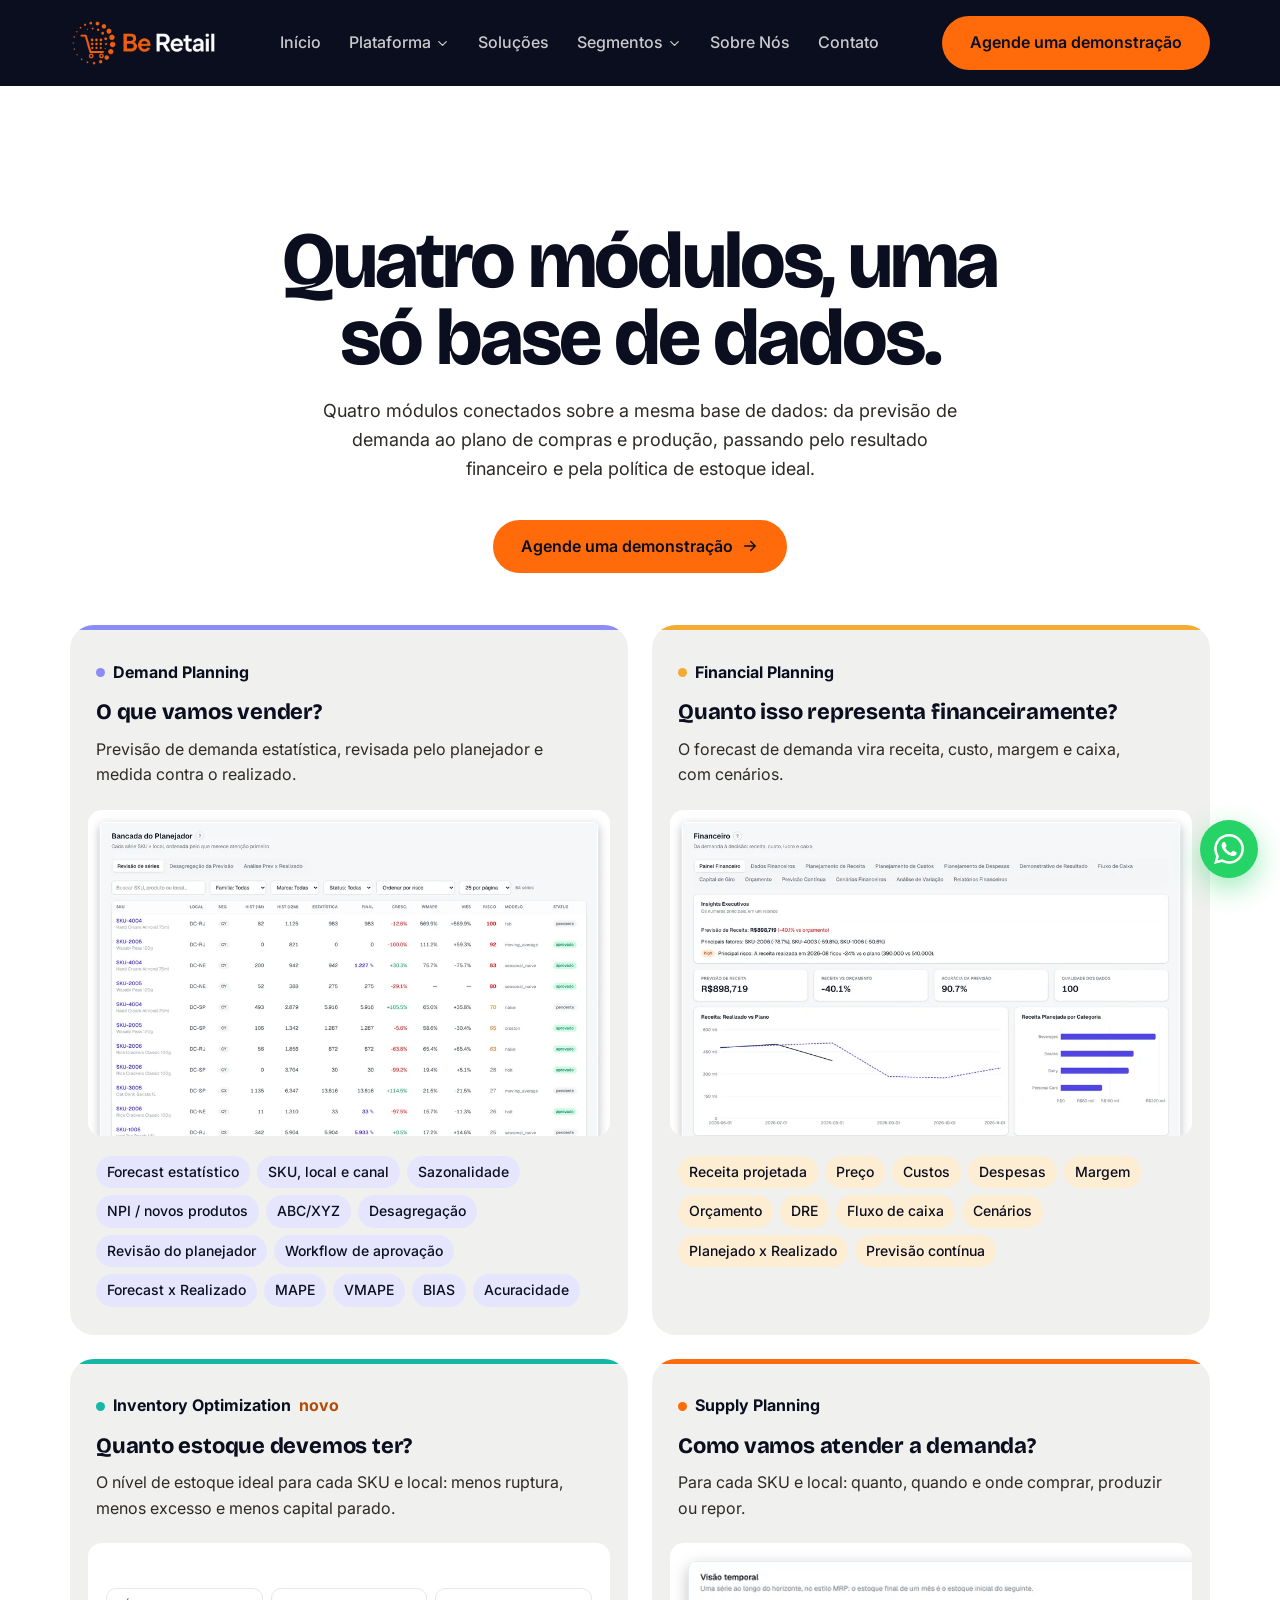
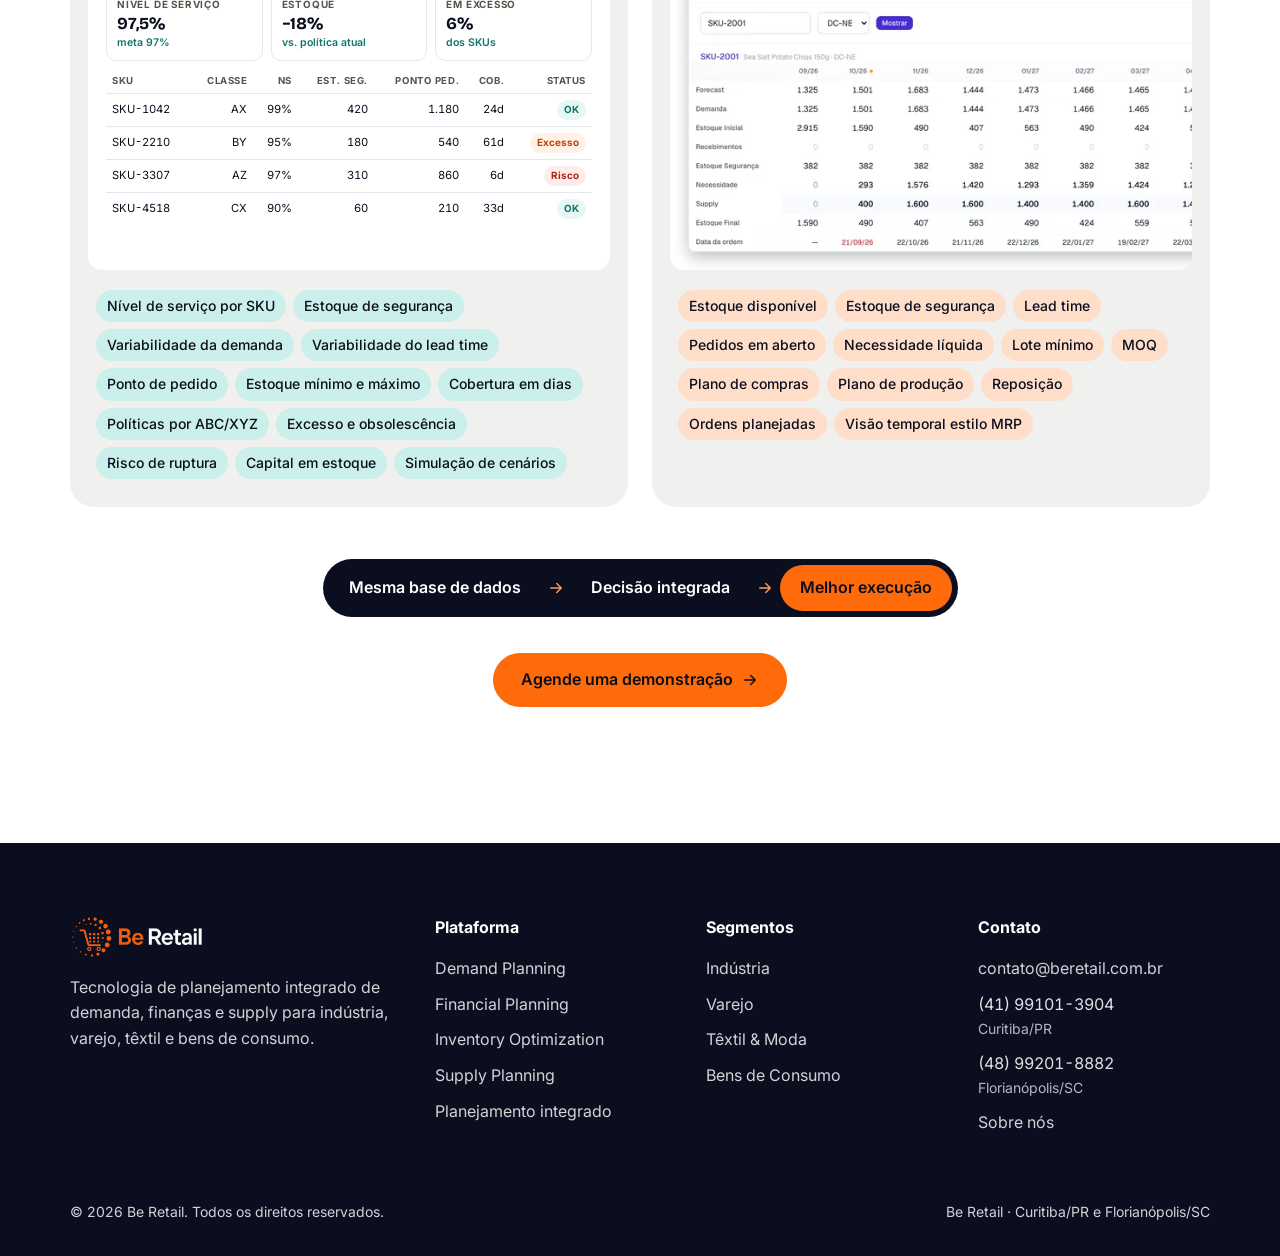
==== commit 002a4a38: "Troca as referências ao PrevieWeb pela marca Be Retail - Títulos, descrições, Open Graph e dados est" ====
--- a/plataforma.html
+++ b/plataforma.html
@@ -12,8 +12,8 @@
 
   gtag('config', 'G-1HCFN1PPWR');
 </script>
-<title>Plataforma PrevieWeb | Demand, Financial, Inventory e Supply Planning | Be Retail</title>
-<meta name="description" content="Conheça os quatro módulos do PrevieWeb, da Be Retail: Demand Planning, Financial Planning, Inventory Optimization e Supply Planning, conectados sobre a mesma base de dados.">
+<title>Plataforma Be Retail | Demand, Financial, Inventory e Supply Planning</title>
+<meta name="description" content="Conheça os quatro módulos da plataforma da Be Retail: Demand Planning, Financial Planning, Inventory Optimization e Supply Planning, conectados sobre a mesma base de dados.">
 <link rel="canonical" href="https://beretail.com.br/plataforma.html">
 <meta name="theme-color" content="#0B0E1E">
 <link rel="icon" type="image/png" href="assets/favicon.png">
@@ -21,7 +21,7 @@
 <meta property="og:type" content="website">
 <meta property="og:locale" content="pt_BR">
 <meta property="og:site_name" content="Be Retail">
-<meta property="og:title" content="Plataforma PrevieWeb: quatro módulos, uma só base de dados">
+<meta property="og:title" content="Plataforma Be Retail: quatro módulos, uma só base de dados">
 <meta property="og:description" content="Demand Planning, Financial Planning, Inventory Optimization e Supply Planning conectados sobre a mesma base de dados.">
 <meta property="og:url" content="https://beretail.com.br/plataforma.html">
 <meta property="og:image" content="https://beretail.com.br/assets/og-image.jpg">
@@ -36,11 +36,11 @@
 {
   "@context":"https://schema.org",
   "@type":"WebPage",
-  "name":"Plataforma PrevieWeb",
+  "name":"Plataforma Be Retail",
   "url":"https://beretail.com.br/plataforma.html",
   "inLanguage":"pt-BR",
   "isPartOf":{"@type":"WebSite","name":"Be Retail","url":"https://beretail.com.br/"},
-  "about":{"@type":"SoftwareApplication","name":"PrevieWeb","applicationCategory":"BusinessApplication","operatingSystem":"Web"}
+  "about":{"@type":"SoftwareApplication","name":"Plataforma Be Retail","applicationCategory":"BusinessApplication","operatingSystem":"Web"}
 }
 </script>
 <link rel="stylesheet" href="assets/site.css">
@@ -121,7 +121,7 @@
         <li><a href="index.html#contato">Contato</a></li>
       </ul>
     </nav>
-    <a class="btn btn-primary cta-header" href="https://wa.me/5541991013904?text=Ol%C3%A1!%20Quero%20agendar%20uma%20demonstra%C3%A7%C3%A3o%20do%20PrevieWeb." target="_blank" rel="noopener">Agende uma demonstração</a>
+    <a class="btn btn-primary cta-header" href="https://wa.me/5541991013904?text=Ol%C3%A1!%20Quero%20agendar%20uma%20demonstra%C3%A7%C3%A3o%20da%20Be%20Retail." target="_blank" rel="noopener">Agende uma demonstração</a>
   </div>
 </header>
 
@@ -133,7 +133,7 @@
     <div class="center" data-reveal>
       <h1 class="section-title page-title">Quatro módulos, uma só base de dados.</h1>
       <p class="section-sub">Quatro módulos conectados sobre a mesma base de dados: da previsão de demanda ao plano de compras e produção, passando pelo resultado financeiro e pela política de estoque ideal.</p>
-      <div class="cta-inline"><a class="btn btn-primary" href="https://wa.me/5541991013904?text=Ol%C3%A1!%20Quero%20agendar%20uma%20demonstra%C3%A7%C3%A3o%20do%20PrevieWeb." target="_blank" rel="noopener">Agende uma demonstração <svg class="ic" aria-hidden="true"><use href="#i-arrow"/></svg></a></div>
+      <div class="cta-inline"><a class="btn btn-primary" href="https://wa.me/5541991013904?text=Ol%C3%A1!%20Quero%20agendar%20uma%20demonstra%C3%A7%C3%A3o%20da%20Be%20Retail." target="_blank" rel="noopener">Agende uma demonstração <svg class="ic" aria-hidden="true"><use href="#i-arrow"/></svg></a></div>
     </div>
 
     <div class="mods">
@@ -144,7 +144,7 @@
           <h3>O que vamos vender?</h3>
           <p>Previsão de demanda estatística, revisada pelo planejador e medida contra o realizado.</p>
         </div>
-        <div class="mod-shot"><img src="assets/previeweb/bancada-planejador-900.webp" srcset="assets/previeweb/bancada-planejador-900.webp 900w, assets/previeweb/bancada-planejador-1600.webp 1600w" sizes="(max-width:1080px) 92vw, 560px" width="900" height="638" loading="lazy" alt="Bancada do Planejador do PrevieWeb: séries SKU por local com histórico, forecast estatístico, final, WMAPE, viés e risco"></div>
+        <div class="mod-shot"><img src="assets/previeweb/bancada-planejador-900.webp" srcset="assets/previeweb/bancada-planejador-900.webp 900w, assets/previeweb/bancada-planejador-1600.webp 1600w" sizes="(max-width:1080px) 92vw, 560px" width="900" height="638" loading="lazy" alt="Bancada do Planejador da plataforma Be Retail: séries SKU por local com histórico, forecast estatístico, final, WMAPE, viés e risco"></div>
         <ul class="chips" aria-label="Recursos de Demand Planning">
           <li>Forecast estatístico</li><li>SKU, local e canal</li><li>Sazonalidade</li><li>NPI / novos produtos</li><li>ABC/XYZ</li><li>Desagregação</li><li>Revisão do planejador</li><li>Workflow de aprovação</li><li>Forecast x Realizado</li><li>MAPE</li><li>VMAPE</li><li>BIAS</li><li>Acuracidade</li>
         </ul>
@@ -157,7 +157,7 @@
           <h3>Quanto isso representa financeiramente?</h3>
           <p>O forecast de demanda vira receita, custo, margem e caixa, com cenários.</p>
         </div>
-        <div class="mod-shot"><img src="assets/previeweb/painel-financeiro-900.webp" srcset="assets/previeweb/painel-financeiro-900.webp 900w, assets/previeweb/painel-financeiro-1600.webp 1600w" sizes="(max-width:1080px) 92vw, 560px" width="900" height="588" loading="lazy" alt="Painel Financeiro do PrevieWeb com previsão de receita, receita versus orçamento e receita realizada versus plano"></div>
+        <div class="mod-shot"><img src="assets/previeweb/painel-financeiro-900.webp" srcset="assets/previeweb/painel-financeiro-900.webp 900w, assets/previeweb/painel-financeiro-1600.webp 1600w" sizes="(max-width:1080px) 92vw, 560px" width="900" height="588" loading="lazy" alt="Painel Financeiro da plataforma Be Retail com previsão de receita, receita versus orçamento e receita realizada versus plano"></div>
         <ul class="chips" aria-label="Recursos de Financial Planning">
           <li>Receita projetada</li><li>Preço</li><li>Custos</li><li>Despesas</li><li>Margem</li><li>Orçamento</li><li>DRE</li><li>Fluxo de caixa</li><li>Cenários</li><li>Planejado x Realizado</li><li>Previsão contínua</li>
         </ul>
@@ -198,7 +198,7 @@
           <h3>Como vamos atender a demanda?</h3>
           <p>Para cada SKU e local: quanto, quando e onde comprar, produzir ou repor.</p>
         </div>
-        <div class="mod-shot"><img src="assets/previeweb/supply-visao-temporal-900.webp" srcset="assets/previeweb/supply-visao-temporal-900.webp 900w, assets/previeweb/supply-visao-temporal-1600.webp 1600w" sizes="(max-width:1080px) 92vw, 560px" width="900" height="376" loading="lazy" alt="Visão temporal estilo MRP do PrevieWeb com forecast, estoque de segurança, necessidade, supply e data da ordem por mês"></div>
+        <div class="mod-shot"><img src="assets/previeweb/supply-visao-temporal-900.webp" srcset="assets/previeweb/supply-visao-temporal-900.webp 900w, assets/previeweb/supply-visao-temporal-1600.webp 1600w" sizes="(max-width:1080px) 92vw, 560px" width="900" height="376" loading="lazy" alt="Visão temporal estilo MRP da plataforma Be Retail com forecast, estoque de segurança, necessidade, supply e data da ordem por mês"></div>
         <ul class="chips" aria-label="Recursos de Supply Planning">
           <li>Estoque disponível</li><li>Estoque de segurança</li><li>Lead time</li><li>Pedidos em aberto</li><li>Necessidade líquida</li><li>Lote mínimo</li><li>MOQ</li><li>Plano de compras</li><li>Plano de produção</li><li>Reposição</li><li>Ordens planejadas</li><li>Visão temporal estilo MRP</li>
         </ul>
@@ -213,7 +213,7 @@
       <span class="step">Melhor execução</span>
     </div>
     <div class="cta-inline">
-      <a class="btn btn-primary" href="https://wa.me/5541991013904?text=Ol%C3%A1!%20Quero%20agendar%20uma%20demonstra%C3%A7%C3%A3o%20do%20PrevieWeb." target="_blank" rel="noopener">Agende uma demonstração <svg class="ic" aria-hidden="true"><use href="#i-arrow"/></svg></a>
+      <a class="btn btn-primary" href="https://wa.me/5541991013904?text=Ol%C3%A1!%20Quero%20agendar%20uma%20demonstra%C3%A7%C3%A3o%20da%20Be%20Retail." target="_blank" rel="noopener">Agende uma demonstração <svg class="ic" aria-hidden="true"><use href="#i-arrow"/></svg></a>
     </div>
   </div>
 </section>
@@ -261,13 +261,13 @@
     </div>
     <div class="foot-base">
       <span>© 2026 Be Retail. Todos os direitos reservados.</span>
-      <span>PrevieWeb é uma plataforma da Be Retail.</span>
+      <span>Be Retail · Curitiba/PR e Florianópolis/SC</span>
     </div>
   </div>
 </footer>
 
 <!-- WhatsApp flutuante -->
-<a class="whats-float" href="https://wa.me/5541991013904?text=Ol%C3%A1!%20Quero%20saber%20mais%20sobre%20o%20PrevieWeb%20e%20as%20solu%C3%A7%C3%B5es%20da%20Be%20Retail." target="_blank" rel="noopener" aria-label="Conversar no WhatsApp">
+<a class="whats-float" href="https://wa.me/5541991013904?text=Ol%C3%A1!%20Quero%20saber%20mais%20sobre%20as%20solu%C3%A7%C3%B5es%20da%20Be%20Retail." target="_blank" rel="noopener" aria-label="Conversar no WhatsApp">
   <svg width="30" height="30" viewBox="0 0 24 24" fill="#fff" aria-hidden="true"><path d="M17.472 14.382c-.297-.149-1.758-.867-2.03-.967-.273-.099-.471-.148-.67.15-.197.297-.767.966-.94 1.164-.173.199-.347.223-.644.075-.297-.15-1.255-.463-2.39-1.475-.883-.788-1.48-1.761-1.653-2.059-.173-.297-.018-.458.13-.606.134-.133.297-.347.446-.52.149-.174.198-.298.298-.497.099-.198.05-.371-.025-.52-.075-.149-.669-1.612-.916-2.207-.242-.579-.487-.5-.669-.51-.173-.008-.371-.01-.57-.01-.198 0-.52.074-.792.372-.272.297-1.04 1.016-1.04 2.479 0 1.462 1.065 2.875 1.213 3.074.149.198 2.096 3.2 5.077 4.487.709.306 1.262.489 1.694.625.712.227 1.36.195 1.871.118.571-.085 1.758-.719 2.006-1.413.248-.694.248-1.289.173-1.413-.074-.124-.272-.198-.57-.347m-5.421 7.403h-.004a9.87 9.87 0 01-5.031-1.378l-.361-.214-3.741.982.998-3.648-.235-.374a9.86 9.86 0 01-1.51-5.26c.001-5.45 4.436-9.884 9.888-9.884 2.64 0 5.122 1.03 6.988 2.898a9.825 9.825 0 012.893 6.994c-.003 5.45-4.437 9.884-9.885 9.884m8.413-18.297A11.815 11.815 0 0012.05 0C5.495 0 .16 5.335.157 11.892c0 2.096.547 4.142 1.588 5.945L.057 24l6.305-1.654a11.882 11.882 0 005.683 1.448h.005c6.554 0 11.89-5.335 11.893-11.893a11.821 11.821 0 00-3.48-8.413z"/></svg>
 </a>
 
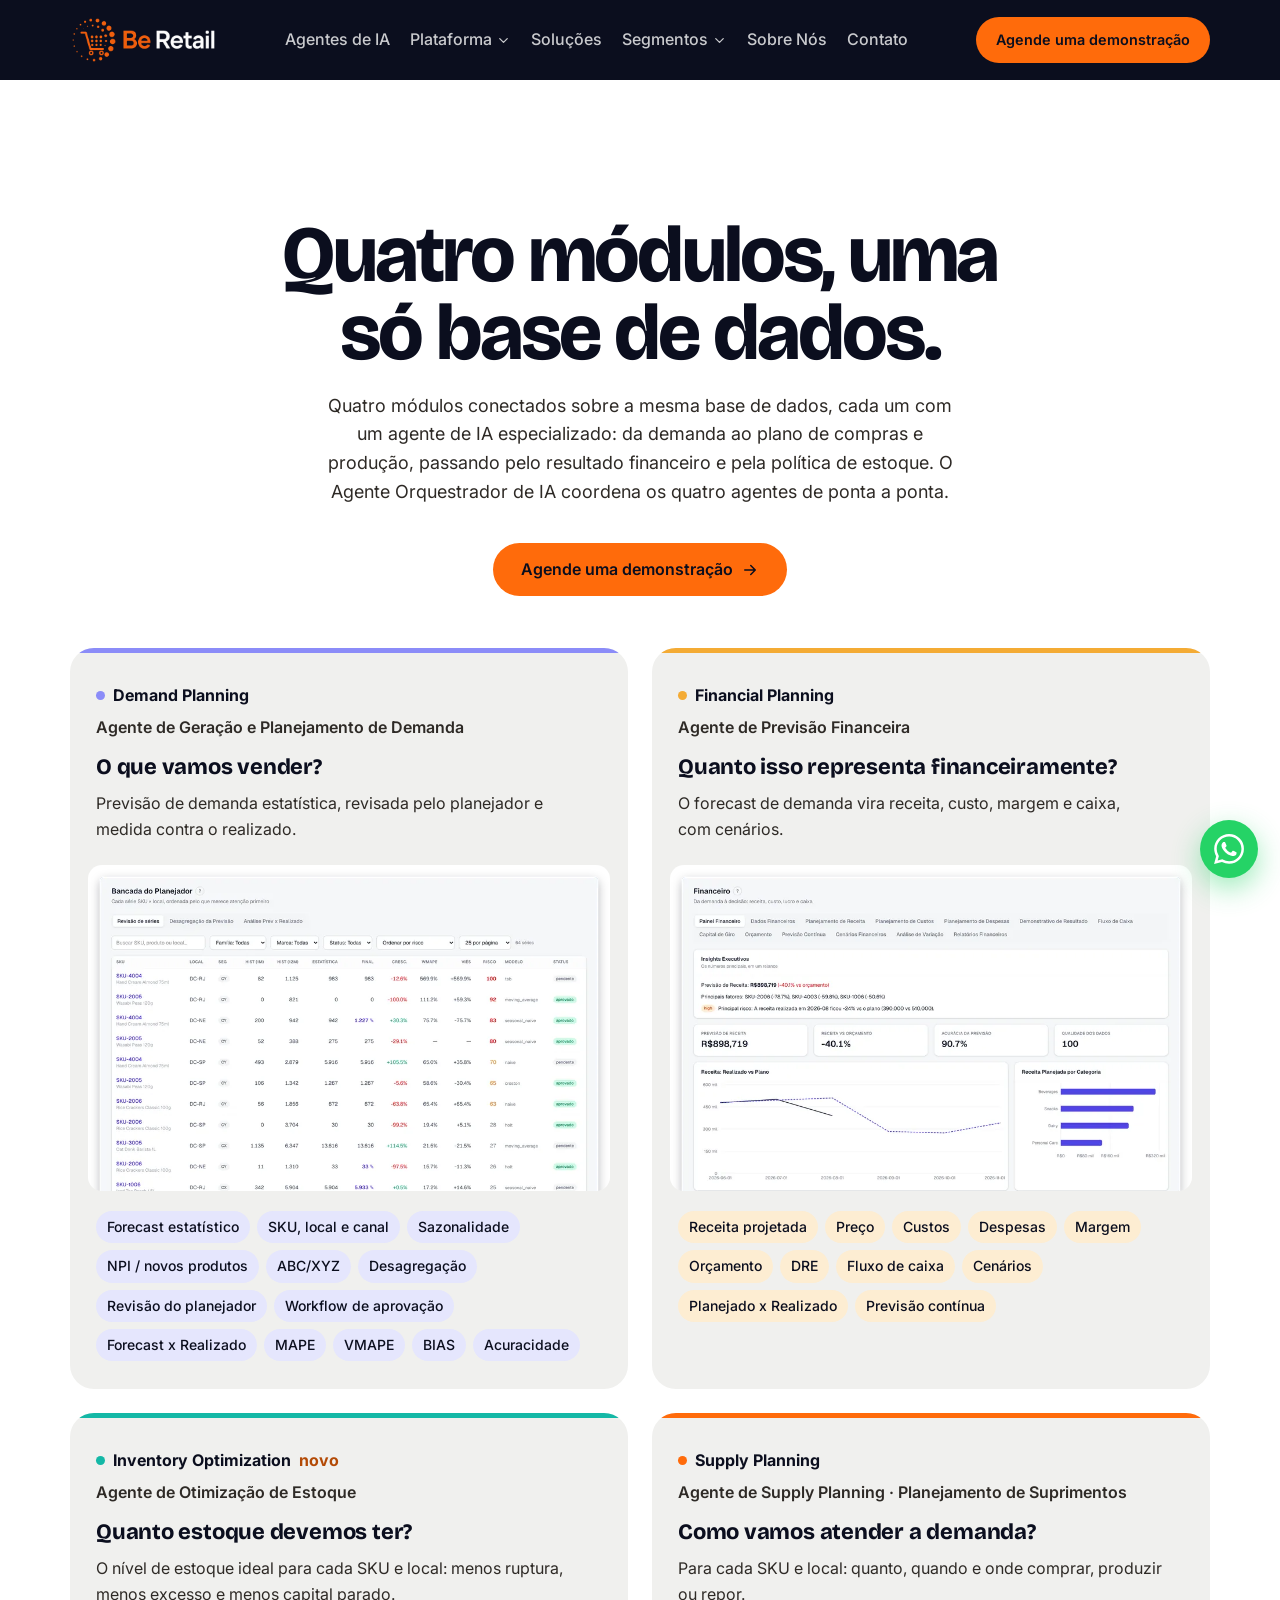
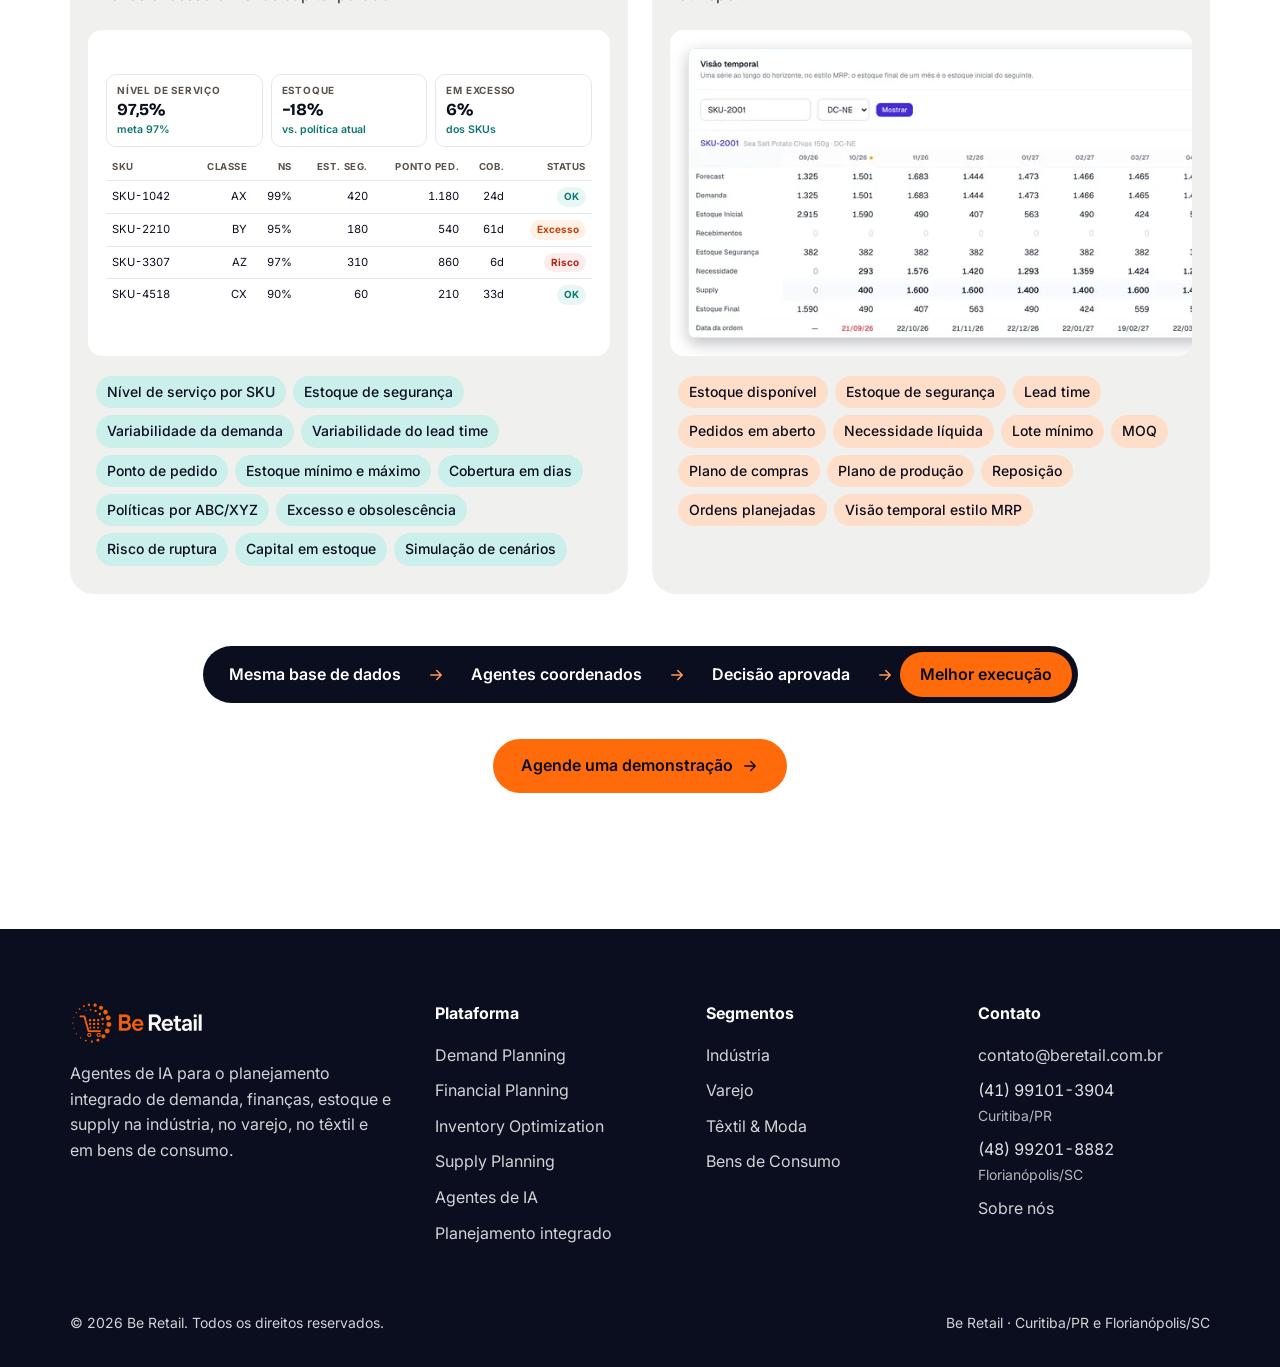
==== commit 6bbc2bb8: "Coloca os agentes de IA no centro do posicionamento do site - Hero com novo título, subtítulo e CTA " ====
--- a/plataforma.html
+++ b/plataforma.html
@@ -13,7 +13,7 @@
   gtag('config', 'G-1HCFN1PPWR');
 </script>
 <title>Plataforma Be Retail | Demand, Financial, Inventory e Supply Planning</title>
-<meta name="description" content="Conheça os quatro módulos da plataforma da Be Retail: Demand Planning, Financial Planning, Inventory Optimization e Supply Planning, conectados sobre a mesma base de dados.">
+<meta name="description" content="Conheça os quatro módulos da plataforma da Be Retail — Demand Planning, Financial Planning, Inventory Optimization e Supply Planning — e os agentes de IA que atuam em cada um, coordenados por um Agente Orquestrador.">
 <link rel="canonical" href="https://beretail.com.br/plataforma.html">
 <meta name="theme-color" content="#0B0E1E">
 <link rel="icon" type="image/png" href="assets/favicon.png">
@@ -22,7 +22,7 @@
 <meta property="og:locale" content="pt_BR">
 <meta property="og:site_name" content="Be Retail">
 <meta property="og:title" content="Plataforma Be Retail: quatro módulos, uma só base de dados">
-<meta property="og:description" content="Demand Planning, Financial Planning, Inventory Optimization e Supply Planning conectados sobre a mesma base de dados.">
+<meta property="og:description" content="Demand Planning, Financial Planning, Inventory Optimization e Supply Planning conectados sobre a mesma base de dados, com agentes de IA coordenados por um Agente Orquestrador.">
 <meta property="og:url" content="https://beretail.com.br/plataforma.html">
 <meta property="og:image" content="https://beretail.com.br/assets/og-image.jpg">
 <meta property="og:image:width" content="1200">
@@ -98,6 +98,7 @@
     <nav aria-label="principal">
       <ul id="menu-principal">
         <li><a href="index.html">Início</a></li>
+        <li class="nav-agentes"><a href="index.html#agentes">Agentes de IA</a></li>
         <li class="has-sub">
           <a href="plataforma.html" aria-current="page">Plataforma <svg class="ic" aria-hidden="true"><use href="#i-chev"/></svg></a>
           <ul class="sub">
@@ -132,7 +133,7 @@
   <div class="container">
     <div class="center" data-reveal>
       <h1 class="section-title page-title">Quatro módulos, uma só base de dados.</h1>
-      <p class="section-sub">Quatro módulos conectados sobre a mesma base de dados: da previsão de demanda ao plano de compras e produção, passando pelo resultado financeiro e pela política de estoque ideal.</p>
+      <p class="section-sub">Quatro módulos conectados sobre a mesma base de dados, cada um com um agente de IA especializado: da demanda ao plano de compras e produção, passando pelo resultado financeiro e pela política de estoque. O Agente Orquestrador de IA coordena os quatro agentes de ponta a ponta.</p>
       <div class="cta-inline"><a class="btn btn-primary" href="https://wa.me/5541991013904?text=Ol%C3%A1!%20Quero%20agendar%20uma%20demonstra%C3%A7%C3%A3o%20da%20Be%20Retail." target="_blank" rel="noopener">Agende uma demonstração <svg class="ic" aria-hidden="true"><use href="#i-arrow"/></svg></a></div>
     </div>
 
@@ -141,6 +142,7 @@
         <div class="mod-bar"></div>
         <div class="mod-head">
           <span class="mod-tag"><span class="dot-mod"></span>Demand Planning</span>
+          <p class="mod-agente">Agente de Geração e Planejamento de Demanda</p>
           <h3>O que vamos vender?</h3>
           <p>Previsão de demanda estatística, revisada pelo planejador e medida contra o realizado.</p>
         </div>
@@ -154,6 +156,7 @@
         <div class="mod-bar"></div>
         <div class="mod-head">
           <span class="mod-tag"><span class="dot-mod"></span>Financial Planning</span>
+          <p class="mod-agente">Agente de Previsão Financeira</p>
           <h3>Quanto isso representa financeiramente?</h3>
           <p>O forecast de demanda vira receita, custo, margem e caixa, com cenários.</p>
         </div>
@@ -167,6 +170,7 @@
         <div class="mod-bar"></div>
         <div class="mod-head">
           <span class="mod-tag"><span class="dot-mod"></span>Inventory Optimization <span class="novo">novo</span></span>
+          <p class="mod-agente">Agente de Otimização de Estoque</p>
           <h3>Quanto estoque devemos ter?</h3>
           <p>O nível de estoque ideal para cada SKU e local: menos ruptura, menos excesso e menos capital parado.</p>
         </div>
@@ -195,6 +199,7 @@
         <div class="mod-bar"></div>
         <div class="mod-head">
           <span class="mod-tag"><span class="dot-mod"></span>Supply Planning</span>
+          <p class="mod-agente">Agente de Supply Planning · Planejamento de Suprimentos</p>
           <h3>Como vamos atender a demanda?</h3>
           <p>Para cada SKU e local: quanto, quando e onde comprar, produzir ou repor.</p>
         </div>
@@ -208,7 +213,9 @@
     <div class="logica" data-reveal>
       <span class="step">Mesma base de dados</span>
       <svg class="ic" aria-hidden="true"><use href="#i-arrow"/></svg>
-      <span class="step">Decisão integrada</span>
+      <span class="step">Agentes coordenados</span>
+      <svg class="ic" aria-hidden="true"><use href="#i-arrow"/></svg>
+      <span class="step">Decisão aprovada</span>
       <svg class="ic" aria-hidden="true"><use href="#i-arrow"/></svg>
       <span class="step">Melhor execução</span>
     </div>
@@ -228,7 +235,7 @@
         <a href="#topo" class="logo" aria-label="Be Retail">
           <img src="assets/logo-transparente.png" alt="Be Retail" width="135" height="44" loading="lazy">
         </a>
-        <p class="desc">Tecnologia de planejamento integrado de demanda, finanças e supply para indústria, varejo, têxtil e bens de consumo.</p>
+        <p class="desc">Agentes de IA para o planejamento integrado de demanda, finanças, estoque e supply na indústria, no varejo, no têxtil e em bens de consumo.</p>
       </div>
       <div>
         <h4>Plataforma</h4>
@@ -237,6 +244,7 @@
           <li><a href="#financial-planning">Financial Planning</a></li>
           <li><a href="#inventory-optimization">Inventory Optimization</a></li>
           <li><a href="#supply-planning">Supply Planning</a></li>
+          <li><a href="index.html#agentes">Agentes de IA</a></li>
           <li><a href="index.html#solucoes">Planejamento integrado</a></li>
         </ul>
       </div>
--- a/assets/site.css
+++ b/assets/site.css
@@ -112,11 +112,11 @@
 }
 .hero-content{width:min(1140px,calc(100% - 40px))}
 .hero h1{
-  font-size:var(--t-display);font-weight:750;line-height:.98;
-  letter-spacing:-.035em;margin-bottom:36px;max-width:24ch;
+  font-size:clamp(2rem,5.2vw,4.75rem);font-weight:750;line-height:1;
+  letter-spacing:-.035em;margin-bottom:36px;max-width:22ch;
 }
 .hero-grid{display:grid;grid-template-columns:1fr 1fr;gap:56px;align-items:end}
-.hero p.lead{font-size:var(--t-lead);color:#fff;max-width:34rem}
+.hero p.lead{font-size:var(--t-lead);color:#fff;max-width:36rem}
 .hero-side{display:flex;flex-direction:column;gap:22px}
 .hero-actions{display:flex;gap:14px;flex-wrap:wrap}
 .hero-segs{font-size:var(--t-ui);color:rgba(255,255,255,.8);max-width:30rem}
@@ -232,6 +232,7 @@
   font-size:var(--t-ui);color:var(--navy);
 }
 .mod-tag .novo{color:var(--laranja-escuro);font-weight:700}
+.mod-agente{margin-top:6px;font-size:var(--t-small);font-weight:600;color:var(--texto-suave)}
 .mod h3{font-size:var(--t-h3);font-weight:750;color:var(--navy);margin:10px 0 6px;letter-spacing:-.01em}
 .mod-head p{font-size:var(--t-ui);color:var(--texto)}
 .mod-shot{
@@ -266,7 +267,7 @@
   .inv-kpis{gap:6px}
   .inv-kpis div{padding:7px 8px}
   .inv-kpis strong{font-size:.95rem}
-  .inv-tab th:nth-child(2),.inv-tab td:nth-child(2),.inv-tab th:nth-child(4),.inv-tab td:nth-child(4){display:none}
+  .mod .inv-tab th:nth-child(2),.mod .inv-tab td:nth-child(2),.mod .inv-tab th:nth-child(4),.mod .inv-tab td:nth-child(4){display:none}
 }
 .logica{
   margin:52px auto 0;display:flex;justify-content:center;align-items:center;gap:6px;flex-wrap:wrap;
@@ -359,33 +360,123 @@
 .seg-foto{display:block;min-height:100%}
 .seg-foto img{width:100%;height:100%;min-height:260px;object-fit:cover;border-radius:18px}
 
-/* ===== Da demanda à decisão ===== */
-.jornada{display:grid;grid-template-columns:repeat(8,1fr);gap:10px;margin-top:56px;position:relative}
-.jornada::before{
-  content:'';position:absolute;left:7%;right:7%;top:27px;height:4px;border-radius:2px;
-  background:var(--pedra-2);
-}
-.etapa{text-align:center;position:relative}
-.etapa .num{
-  width:58px;height:58px;border-radius:50%;margin:0 auto 14px;display:grid;place-items:center;
-  background:#fff;border:2px solid var(--laranja);color:var(--laranja-escuro);position:relative;z-index:1;
-}
-.etapa.m-demand .num,.etapa.m-fin .num,.etapa.m-inv .num,.etapa.m-supply .num{border-color:var(--mod);background:var(--navy);color:var(--mod)}
-.etapa:last-child .num{background:var(--laranja);border-color:transparent;color:var(--navy)}
-.etapa h3{font-size:var(--t-ui);font-weight:700;color:var(--navy);line-height:1.2;margin-bottom:4px}
-.etapa p{font-size:var(--t-small);color:var(--texto);line-height:1.4}
-.impacto{margin-top:64px;background:var(--navy);border-radius:28px;padding:36px;color:#fff}
-.impacto-head{display:flex;justify-content:space-between;gap:24px;flex-wrap:wrap;align-items:flex-end;margin-bottom:26px}
-.impacto h3{font-size:var(--t-stat);font-weight:750;max-width:24ch;line-height:1.1;letter-spacing:-.02em}
-.impacto-head small{font-size:var(--t-small);color:rgba(255,255,255,.75);max-width:26rem}
-.kpis{display:grid;grid-template-columns:repeat(4,1fr);gap:14px}
-.kpi{background:rgba(255,255,255,.07);border-radius:18px;padding:20px}
-.kpi b{font-size:var(--t-small);color:rgba(255,255,255,.8);font-family:var(--f-ui);font-weight:600}
-.kpi strong{display:block;font-family:var(--f-display);font-size:var(--t-stat);font-weight:750;line-height:1.1;margin:6px 0 4px}
-.kpi span{font-size:var(--t-small);color:rgba(255,255,255,.85)}
-.kpi:first-child strong{color:var(--indigo-claro)}
-.kpi:nth-child(2) strong{color:var(--dourado)}
-.kpi:nth-child(3) strong{color:var(--laranja-claro)}
+/* ===== Agentes de IA (orquestrador + fluxo + cartões) ===== */
+.fluxo-eyebrow{
+  margin-bottom:18px;font-family:var(--f-ui);font-weight:700;font-size:var(--t-small);
+  letter-spacing:.16em;text-transform:uppercase;color:var(--laranja-escuro);
+}
+.fluxo-title{max-width:28ch}
+.fluxo-sub{max-width:48rem;color:#4B5563}
+/* setas: duas pontas (troca nos dois sentidos) */
+.ag-diagrama{
+  --g:36px;--stub:56px;--elo:#9AA0AE;margin-top:64px;
+  --seta-cima:url("data:image/svg+xml,%3Csvg xmlns='http://www.w3.org/2000/svg' viewBox='0 0 12 8'%3E%3Cpath d='M6 0l6 8H0z'/%3E%3C/svg%3E");
+  --seta-baixo:url("data:image/svg+xml,%3Csvg xmlns='http://www.w3.org/2000/svg' viewBox='0 0 12 8'%3E%3Cpath d='M0 0h12L6 8z'/%3E%3C/svg%3E");
+  --seta-esq:url("data:image/svg+xml,%3Csvg xmlns='http://www.w3.org/2000/svg' viewBox='0 0 8 12'%3E%3Cpath d='M0 6l8-6v12z'/%3E%3C/svg%3E");
+  --seta-dir:url("data:image/svg+xml,%3Csvg xmlns='http://www.w3.org/2000/svg' viewBox='0 0 8 12'%3E%3Cpath d='M8 6L0 0v12z'/%3E%3C/svg%3E");
+}
+.ag-orq{
+  position:relative;display:grid;grid-template-columns:auto 1fr auto;gap:22px;align-items:center;
+  margin-bottom:var(--stub);padding:26px 30px;border-radius:22px;color:#fff;
+  background:linear-gradient(115deg,var(--navy) 0%,var(--navy-suave) 100%);
+  box-shadow:0 18px 40px -18px rgba(11,14,30,.45); /* taste-skill-ignore: destaque do orquestrador */
+}
+.ag-orq::after{content:'';position:absolute;left:30px;right:30px;bottom:0;height:3px;border-radius:3px 3px 0 0;
+  background:linear-gradient(90deg,var(--indigo-claro),var(--dourado),#14B8A6,var(--laranja))}
+.ag-orq-ic{width:58px;height:58px;border-radius:50%;display:grid;place-items:center;background:var(--laranja);color:var(--navy)}
+.ag-orq-ic .ic{width:30px;height:30px}
+.ag-orq-tag{font-family:var(--f-ui);font-weight:700;font-size:var(--t-small);letter-spacing:.14em;text-transform:uppercase;color:var(--laranja-claro);margin-bottom:4px}
+.ag-orq h3{font-size:clamp(1.375rem,2.2vw,1.75rem);font-weight:750;letter-spacing:-.02em;line-height:1.1}
+.ag-orq-txt > p:last-child{margin-top:6px;font-size:var(--t-lead);color:rgba(255,255,255,.88);max-width:40rem}
+.ag-orq-elo{
+  display:flex;align-items:center;gap:10px;max-width:17rem;padding:12px 16px;border-radius:14px;
+  background:rgba(255,255,255,.07);font-size:var(--t-small);line-height:1.4;color:rgba(255,255,255,.85);
+}
+.ag-orq-elo .ic{width:20px;height:20px;color:var(--laranja-claro)}
+
+.ag-fluxo{display:grid;grid-template-columns:repeat(6,minmax(0,1fr));gap:var(--g);align-items:stretch}
+.ag-passo{position:relative;display:flex;flex-direction:column}
+.ag-passo > .ag-card{flex:1}
+.ag-passo:not(:last-child)::after{
+  content:'';position:absolute;top:50%;right:calc(var(--g)/-2 - 12px);width:24px;height:24px;margin-top:-12px;
+  background:#6B7280;
+  -webkit-mask:url("data:image/svg+xml,%3Csvg xmlns='http://www.w3.org/2000/svg' viewBox='0 0 24 24' fill='none' stroke='black' stroke-width='2' stroke-linecap='round' stroke-linejoin='round'%3E%3Cpath d='M4 12h16M14 6l6 6-6 6'/%3E%3C/svg%3E") center/contain no-repeat;
+          mask:url("data:image/svg+xml,%3Csvg xmlns='http://www.w3.org/2000/svg' viewBox='0 0 24 24' fill='none' stroke='black' stroke-width='2' stroke-linecap='round' stroke-linejoin='round'%3E%3Cpath d='M4 12h16M14 6l6 6-6 6'/%3E%3C/svg%3E") center/contain no-repeat;
+}
+.ag-par{grid-column:span 2;padding:10px;border:1.5px dashed #C9CDD8;border-radius:22px;background:#F4F5F9}
+.ag-par-cards{flex:1;display:grid;grid-template-columns:1fr 1fr;gap:12px}
+.ag-par-tag{
+  position:absolute;z-index:1;left:50%;bottom:-13px;transform:translateX(-50%);white-space:nowrap;
+  padding:3px 12px;border-radius:999px;background:#fff;border:1.5px dashed #C9CDD8;
+  font-family:var(--f-ui);font-size:.8125rem;font-weight:600;color:#4B5563;
+}
+.ag-card{position:relative;border-radius:18px;padding:20px 16px;background:#fff;border:1px solid var(--linha);box-shadow:0 1px 2px rgba(11,14,30,.04)}
+.ag-card h3{font-size:1.15rem;font-weight:700;color:var(--navy);line-height:1.2;letter-spacing:-.01em;overflow-wrap:break-word}
+.ag-card h3 + p{margin-top:8px;font-size:var(--t-small);color:#4B5563;line-height:1.45}
+.ag-tag{display:flex;align-items:center;gap:8px;margin-bottom:8px;font-size:.8125rem;font-weight:600;letter-spacing:.02em;color:#4B5563;line-height:1.3}
+.ag-tag .dot-mod{width:10px;height:10px}
+.ag-tag .ic{width:16px;height:16px;color:#6B7280}
+.ag-base{background:#F5F6F8}
+.ag-agente{border-top:4px solid var(--mod)}
+.ag-exec{background:#FFF7F0;border-color:#FBDCC4}
+.ag-exec .ag-tag .ic{color:var(--laranja-escuro)}
+.ag-exec h3 + p{color:#7A5A44}
+/* conexão orquestrador ⇄ agente */
+.ag-agente::before{
+  content:'';position:absolute;left:50%;bottom:100%;width:12px;margin-left:-6px;
+  height:calc(var(--stub) + var(--stub-x,0px));margin-bottom:4px;background:var(--mod);
+  -webkit-mask:var(--seta-cima) top/12px 8px no-repeat,var(--seta-baixo) bottom/12px 8px no-repeat,repeating-linear-gradient(to bottom,#000 0 6px,transparent 6px 10px) center/2px calc(100% - 18px) no-repeat;
+          mask:var(--seta-cima) top/12px 8px no-repeat,var(--seta-baixo) bottom/12px 8px no-repeat,repeating-linear-gradient(to bottom,#000 0 6px,transparent 6px 10px) center/2px calc(100% - 18px) no-repeat;
+}
+.ag-par .ag-agente{--stub-x:11.5px}
+
+/* retorno da execução para o planejamento (do 2º ao 6º cartão) */
+.ag-volta{
+  position:relative;display:flex;justify-content:center;margin-top:30px;
+  margin-left:calc((100% - 5*var(--g))/4 + var(--g));
+  margin-right:calc((100% - 5*var(--g))/12);
+  height:64px;border:2px dashed #C3C7D0;border-top:0;border-radius:0 0 18px 18px;
+}
+.ag-volta::before{content:'';position:absolute;left:-8px;top:-10px;border:7px solid transparent;border-bottom:10px solid #9CA3AF;border-top:0}
+.ag-volta-txt{
+  position:absolute;bottom:-14px;display:inline-flex;align-items:center;gap:10px;padding:0 18px;
+  background:#F9F9FC;font-weight:600;color:var(--navy);font-size:var(--t-ui);white-space:nowrap;
+}
+.ag-volta-txt .ic{width:22px;height:22px;color:var(--laranja)}
+
+.ag-nota{margin-top:64px;display:flex;flex-wrap:wrap;align-items:center;justify-content:center;gap:16px 28px}
+.ag-nota-txt{display:flex;align-items:center;gap:10px;font-weight:600;color:var(--navy);font-size:var(--t-ui)}
+.ag-nota-txt .ic{width:22px;height:22px;color:var(--laranja-escuro)}
+.ag-etapas{display:flex;flex-wrap:wrap;align-items:center;gap:6px;padding:6px;border-radius:999px;background:#fff;border:1px solid var(--linha)}
+.ag-etapas li{display:flex;align-items:baseline;gap:6px;padding:7px 14px;border-radius:999px;font-size:var(--t-small);line-height:1.3}
+.ag-etapas li:nth-child(2){background:var(--navy);color:#fff}
+.ag-etapas b{font-weight:700;color:inherit}
+.ag-etapas li:not(:nth-child(2)) b{color:var(--navy)}
+.ag-etapas span{color:#5B6170}
+.ag-etapas li:nth-child(2) span{color:rgba(255,255,255,.8)}
+
+/* cartões dos agentes */
+.ag-cards{display:grid;grid-template-columns:repeat(3,minmax(0,1fr));gap:24px;margin-top:96px}
+.ag-det{border-radius:24px;background:var(--creme);overflow:hidden;display:flex;flex-direction:column}
+.ag-det-body{flex:1;display:flex;flex-direction:column;gap:14px;padding:28px 26px 30px}
+.ag-det-ic{width:48px;height:48px;border-radius:50%;display:grid;place-items:center;background:color-mix(in srgb,var(--mod) 24%,#fff);color:var(--navy)}
+.ag-det-ic .ic{width:24px;height:24px}
+.ag-det h3{font-size:var(--t-h3);font-weight:750;letter-spacing:-.015em;line-height:1.15;color:var(--navy)}
+.ag-det h3 small{display:block;margin-top:4px;font-family:var(--f-ui);font-size:var(--t-small);font-weight:600;letter-spacing:0;color:var(--texto-suave)}
+.ag-det-body > p{font-size:var(--t-ui);color:var(--texto)}
+.ag-det .link-seta{margin-top:auto;padding-top:6px}
+.m-demand.ag-det{grid-column:1/-1}
+.m-demand .ag-det-body{display:grid;grid-template-columns:1fr 1.25fr;gap:14px 40px;align-items:start}
+.m-demand .ag-det-body > :not(.ag-dupla):not(.ag-det-obs){grid-column:1}
+.m-demand .ag-dupla{grid-column:2;grid-row:1/4}
+.m-demand .ag-det-obs{grid-column:2;grid-row:4/6}
+.m-demand .link-seta{grid-row:4}
+.ag-dupla{display:grid;grid-template-columns:1fr 1fr;gap:12px}
+.ag-dupla > div{background:#fff;border-radius:16px;padding:18px}
+.ag-dupla h4{font-family:var(--f-ui);font-size:var(--t-ui);font-weight:700;color:var(--navy);margin-bottom:6px;display:flex;align-items:center;gap:8px}
+.ag-dupla h4::before{content:'';width:8px;height:8px;border-radius:50%;background:var(--mod)}
+.ag-dupla p{font-size:var(--t-small);color:#4B5563;line-height:1.5}
+.ag-det-obs{font-size:var(--t-small);color:var(--texto-suave);border-left:3px solid var(--mod);padding:2px 0 2px 14px}
 
 /* ===== Diferenciais ===== */
 .dif-grid{display:grid;grid-template-columns:4fr 7fr;gap:64px;align-items:start}
@@ -437,6 +528,17 @@
 .whats-float:hover{transform:scale(1.08)}
 
 /* Footer */
+/* ===== Solução integrada (página inicial) ===== */
+.desafio{padding-bottom:72px}
+.solucao{background:linear-gradient(180deg,#fff 0%,#F7F7FB 100%);padding-top:72px;padding-bottom:112px}
+.sol-wrap{width:min(1280px,calc(100% - 40px))}
+.sol-cta{display:flex;justify-content:center;margin-top:72px}
+.sol-cta .btn{padding:16px 34px;font-size:1.0625rem}
+@media(max-width:640px){
+  .desafio{padding-bottom:56px}
+  .solucao{padding-top:56px;padding-bottom:88px}
+}
+
 footer{background:var(--navy);color:rgba(255,255,255,.82);padding:72px 0 32px}
 .foot-grid{display:grid;grid-template-columns:1.4fr 1fr 1fr 1fr;gap:40px;margin-bottom:48px}
 footer h4{color:#fff;font-family:var(--f-ui);font-size:var(--t-ui);margin-bottom:16px}
@@ -448,25 +550,66 @@
 footer .desc{font-size:var(--t-ui);margin-top:16px;max-width:26rem}
 .foot-base{padding-top:8px;display:flex;justify-content:space-between;gap:16px;flex-wrap:wrap;font-size:var(--t-small)}
 
+/* diagrama dos agentes: vertical, com o orquestrador ligado por um trilho lateral */
+@media(max-width:1320px) and (min-width:1181px){
+  .ag-diagrama{--g:30px}
+  .ag-card{padding:18px 14px}
+  .ag-card h3{font-size:1.05rem}
+}
+@media(max-width:1180px){
+  .ag-diagrama{--g:44px;--trilho:26px;max-width:620px;margin-inline:auto}
+  .ag-orq{grid-template-columns:auto 1fr;margin-bottom:0;padding:24px 24px 26px}
+  .ag-orq-elo{grid-column:1/-1;max-width:none}
+  .ag-fluxo{grid-template-columns:1fr;margin-top:var(--g);padding-left:44px}
+  .ag-passo:not(:last-child)::after{top:auto;bottom:-34px;right:auto;left:50%;margin:0 0 0 -12px;transform:rotate(90deg)}
+  .ag-passo:nth-child(-n+4)::before{content:'';position:absolute;left:calc(-1*var(--trilho));width:2px;top:calc(-1*var(--g));bottom:0;background:var(--elo)}
+  .ag-passo:nth-child(4)::before{bottom:auto;height:calc(50% + var(--g))}
+  .ag-par{grid-column:auto;padding:30px 10px 10px}
+  .ag-par-cards{grid-template-columns:1fr}
+  .ag-par-tag{top:-13px;bottom:auto;left:16px;transform:none}
+  .ag-agente::before{
+    left:auto;right:100%;bottom:auto;top:50%;margin:-6px 0 0;width:calc(var(--trilho) - 1px + var(--stub-x,0px));height:12px;
+    -webkit-mask:var(--seta-esq) left/8px 12px no-repeat,var(--seta-dir) right/8px 12px no-repeat,linear-gradient(#000 0 0) center/calc(100% - 12px) 2px no-repeat;
+            mask:var(--seta-esq) left/8px 12px no-repeat,var(--seta-dir) right/8px 12px no-repeat,linear-gradient(#000 0 0) center/calc(100% - 12px) 2px no-repeat;
+  }
+  .ag-par .ag-agente::before{margin-right:0}
+  .ag-volta{margin:40px 0 0;height:auto;border:2px dashed #C3C7D0;border-radius:16px;padding:14px 16px}
+  .ag-volta::before{display:none}
+  .ag-volta-txt{position:static;padding:0;white-space:normal;background:none;text-align:left;align-items:flex-start}
+  .ag-volta-txt .ic{margin-top:2px}
+  .ag-nota{margin-top:36px;flex-direction:column;align-items:flex-start}
+  .ag-nota-txt{align-items:flex-start}
+  .ag-nota-txt .ic{margin-top:2px}
+}
+@media(max-width:960px){
+  .ag-cards{grid-template-columns:1fr;max-width:620px;margin-inline:auto;margin-top:72px}
+  .m-demand .ag-det-body{display:flex}
+}
+@media(max-width:560px){
+  .ag-orq{grid-template-columns:1fr;padding:22px 20px 24px;gap:14px}
+  .ag-orq-ic{width:44px;height:44px}
+  .ag-orq-ic .ic{width:24px;height:24px}
+  .ag-orq-tag{letter-spacing:.1em}
+  .ag-orq-txt > p:last-child{font-size:var(--t-ui)}
+  .ag-dupla{grid-template-columns:1fr}
+  .ag-det-body{padding:24px 20px 26px}
+  .ag-etapas{border-radius:18px;flex-direction:column;align-items:stretch;width:100%}
+  .ag-etapas li{border-radius:12px}
+}
+
 /* ===== Responsivo ===== */
 .nav ul a,.cta-header{white-space:nowrap}
 .nav .logo{flex:none}
-@media(max-width:1180px) and (min-width:961px){
+@media(max-width:1320px) and (min-width:961px){
   .nav > nav > ul{gap:20px}
   .nav > nav > ul > li:first-child{display:none}
   .cta-header{padding:11px 20px;font-size:.9rem}
 }
 @media(max-width:1080px){
-  .jornada{grid-template-columns:1fr;gap:26px;max-width:520px;margin-inline:auto}
-  .jornada::before{display:none}
-  .etapa{display:flex;gap:18px;text-align:left;align-items:flex-start}
-  .etapa .num{margin:0;flex:0 0 52px;width:52px;height:52px}
-  .etapa:not(:last-child)::before{
-    content:'';position:absolute;left:24px;top:60px;bottom:-22px;width:4px;
-    border-radius:2px;background:var(--pedra-2);
-  }
-  .etapa h3{margin-top:4px}
   .mods{grid-template-columns:1fr}
+}
+@media(max-width:1099px) and (min-width:961px){
+  .nav .nav-agentes{display:none}
 }
 @media(max-width:960px){
   section{padding:104px 0}
@@ -478,7 +621,6 @@
   .sobre-grid{grid-template-columns:1fr;gap:40px}
   .sobre-card{max-width:520px}
   .segs{grid-template-columns:1fr;max-width:760px;margin-inline:auto}
-  .kpis{grid-template-columns:repeat(2,1fr)}
   .foot-grid{grid-template-columns:1fr 1fr}
   .menu-btn{display:block}
   .nav .cta-header{display:none}
@@ -526,11 +668,6 @@
   .seg{grid-template-columns:1fr;padding:22px}
   .seg-foto{order:-1}
   .seg-foto img{aspect-ratio:16/9;min-height:0;height:auto}
-  .impacto{padding:28px 22px}
-  .kpis{grid-template-columns:1fr 1fr;gap:10px}
-  .kpi{padding:16px}
-  .kpi strong{font-size:var(--t-h3)}
-  .impacto h3{font-size:var(--t-h3)}
   .hero-actions .btn,.cta-band .acoes .btn{width:100%;justify-content:center}
   .foot-grid{grid-template-columns:1fr 1fr;gap:32px 20px}
   .foot-grid > div:first-child,.foot-grid > div:last-child{grid-column:1/-1}
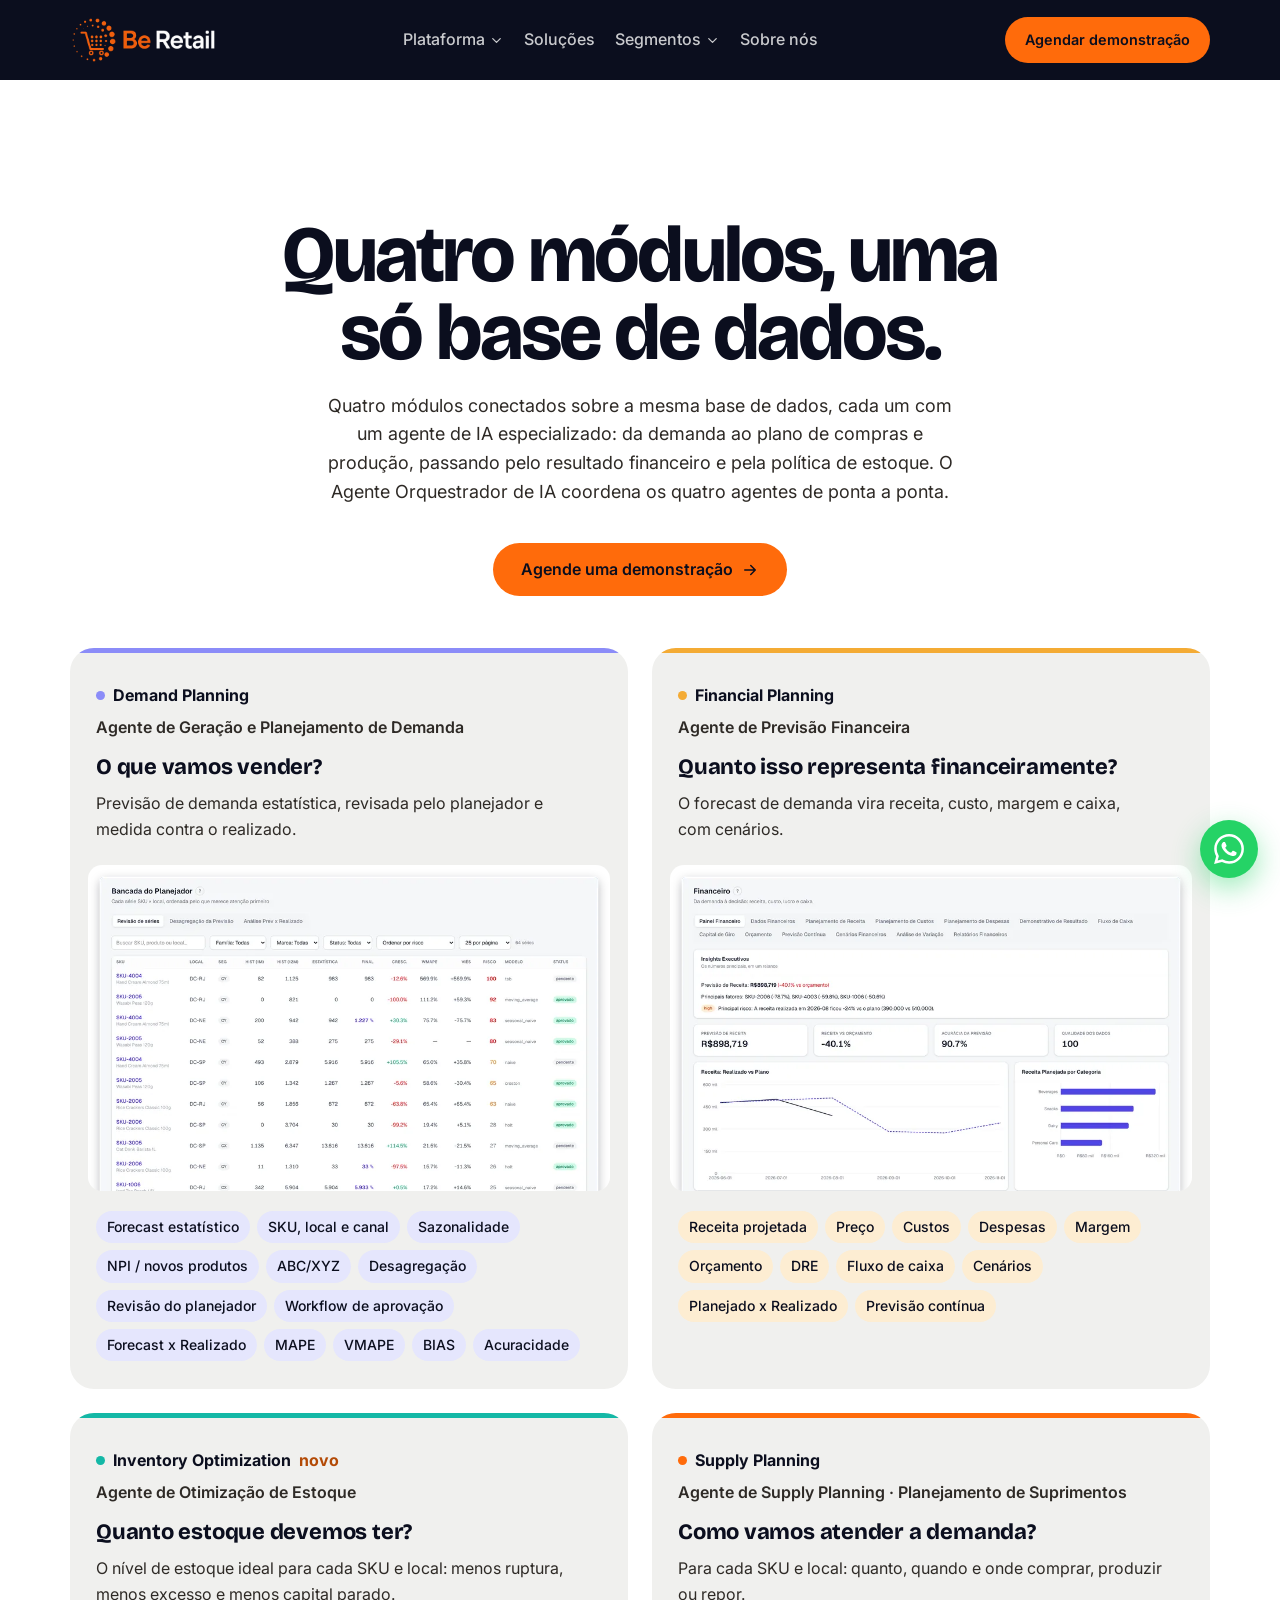
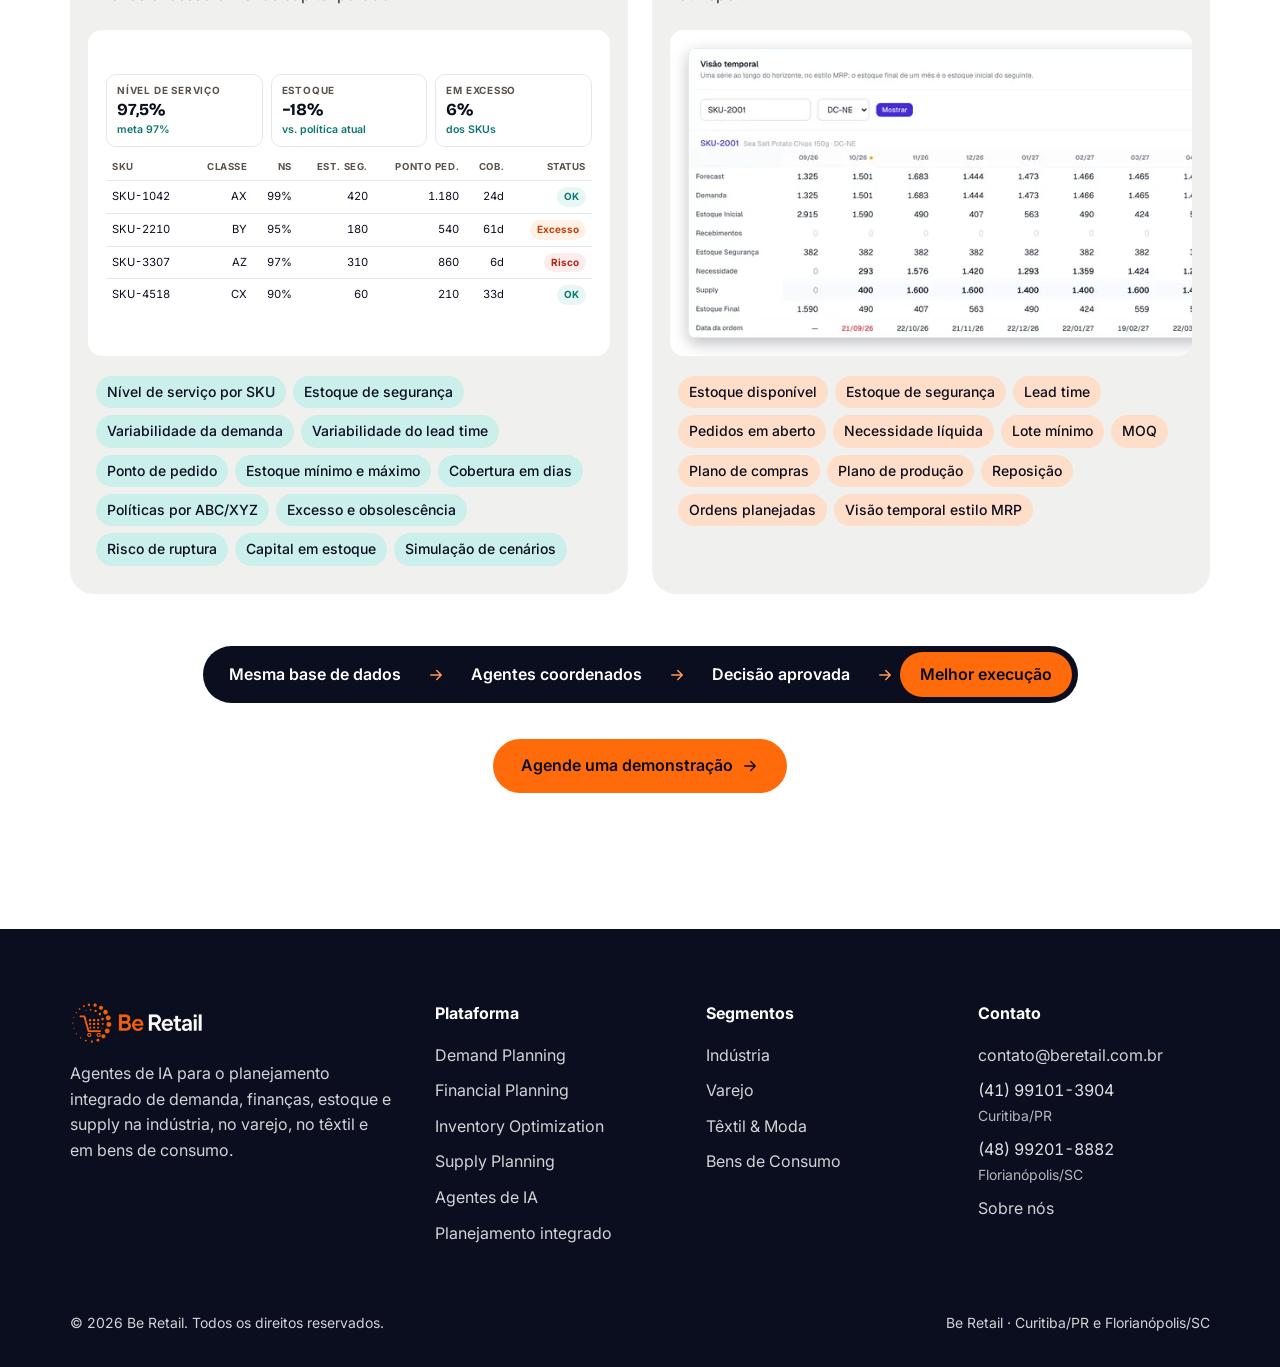
==== commit 1349d3c0: "Ajusta hero, menu e título do orquestrador - Hero: novo título e subtítulo, coluna única de 620 px, " ====
--- a/plataforma.html
+++ b/plataforma.html
@@ -97,11 +97,10 @@
     </button>
     <nav aria-label="principal">
       <ul id="menu-principal">
-        <li><a href="index.html">Início</a></li>
-        <li class="nav-agentes"><a href="index.html#agentes">Agentes de IA</a></li>
         <li class="has-sub">
           <a href="plataforma.html" aria-current="page">Plataforma <svg class="ic" aria-hidden="true"><use href="#i-chev"/></svg></a>
           <ul class="sub">
+            <li><a href="index.html#agentes"><span class="dot dot-ia"></span>Agentes de IA</a></li>
             <li><a href="#demand-planning"><span class="dot m-demand" style="background:var(--mod)"></span>Demand Planning</a></li>
             <li><a href="#financial-planning"><span class="dot m-fin" style="background:var(--mod)"></span>Financial Planning</a></li>
             <li><a href="#inventory-optimization"><span class="dot m-inv" style="background:var(--mod)"></span>Inventory Optimization</a></li>
@@ -118,11 +117,11 @@
             <li><a href="index.html#bens-de-consumo">Bens de Consumo</a></li>
           </ul>
         </li>
-        <li><a href="index.html#sobre">Sobre Nós</a></li>
-        <li><a href="index.html#contato">Contato</a></li>
+        <li><a href="index.html#sobre">Sobre nós</a></li>
+        <li class="nav-demo"><a href="https://wa.me/5541991013904?text=Ol%C3%A1!%20Quero%20agendar%20uma%20demonstra%C3%A7%C3%A3o%20da%20Be%20Retail." target="_blank" rel="noopener">Agendar demonstração</a></li>
       </ul>
     </nav>
-    <a class="btn btn-primary cta-header" href="https://wa.me/5541991013904?text=Ol%C3%A1!%20Quero%20agendar%20uma%20demonstra%C3%A7%C3%A3o%20da%20Be%20Retail." target="_blank" rel="noopener">Agende uma demonstração</a>
+    <a class="btn btn-primary cta-header" href="https://wa.me/5541991013904?text=Ol%C3%A1!%20Quero%20agendar%20uma%20demonstra%C3%A7%C3%A3o%20da%20Be%20Retail." target="_blank" rel="noopener">Agendar demonstração</a>
   </div>
 </header>
 
--- a/assets/site.css
+++ b/assets/site.css
@@ -70,6 +70,8 @@
 .nav .sub a{display:flex;padding:10px 12px;border-radius:9px;font-size:var(--t-ui)}
 .nav .sub a:hover{background:rgba(255,255,255,.06)}
 .nav .sub .dot{width:8px;height:8px;border-radius:50%;margin-right:8px}
+.nav .sub .dot-ia{background:#fff;box-shadow:0 0 0 2px var(--laranja)}
+.nav .nav-demo{display:none}
 .menu-btn{
   display:none;background:none;border:0;cursor:pointer;padding:8px;
   color:#fff;margin-left:auto;
@@ -110,13 +112,21 @@
     linear-gradient(to top,rgba(6,8,16,.94) 0%,rgba(6,8,16,.82) 34%,rgba(6,8,16,.2) 64%,rgba(6,8,16,0) 78%), /* taste-skill-ignore: scrim neutro sobre a foto */
     linear-gradient(to bottom,rgba(6,8,16,.62) 0,rgba(6,8,16,0) 20%); /* scrim neutro sobre a foto */ /* taste-skill-ignore: scrim neutro sobre a foto */
 }
+@media(min-width:961px){
+  /* reforço à esquerda, sob a coluna de texto */
+  .hero::after{background:
+    linear-gradient(to right,rgba(6,8,16,.5) 0%,rgba(6,8,16,.28) 42%,rgba(6,8,16,0) 62%), /* taste-skill-ignore: scrim neutro sobre a foto */
+    linear-gradient(to top,rgba(6,8,16,.94) 0%,rgba(6,8,16,.82) 34%,rgba(6,8,16,.2) 64%,rgba(6,8,16,0) 78%), /* taste-skill-ignore: scrim neutro sobre a foto */
+    linear-gradient(to bottom,rgba(6,8,16,.62) 0,rgba(6,8,16,0) 20%)} /* taste-skill-ignore: scrim neutro sobre a foto */
+}
 .hero-content{width:min(1140px,calc(100% - 40px))}
+/* coluna de texto única (~620px) à esquerda, para não avançar sobre as pessoas da foto */
 .hero h1{
-  font-size:clamp(2rem,5.2vw,4.75rem);font-weight:750;line-height:1;
-  letter-spacing:-.035em;margin-bottom:36px;max-width:22ch;
-}
-.hero-grid{display:grid;grid-template-columns:1fr 1fr;gap:56px;align-items:end}
-.hero p.lead{font-size:var(--t-lead);color:#fff;max-width:36rem}
+  font-size:clamp(2.125rem,3.2vw + 1rem,4rem);font-weight:750;line-height:1.04;
+  letter-spacing:-.03em;margin-bottom:24px;max-width:620px;
+}
+.hero-grid{display:grid;grid-template-columns:1fr;gap:28px;max-width:620px}
+.hero p.lead{font-size:clamp(1.125rem,.25vw + 1.05rem,1.25rem);line-height:1.6;color:#fff;max-width:none}
 .hero-side{display:flex;flex-direction:column;gap:22px}
 .hero-actions{display:flex;gap:14px;flex-wrap:wrap}
 .hero-segs{font-size:var(--t-ui);color:rgba(255,255,255,.8);max-width:30rem}
@@ -602,20 +612,15 @@
 .nav .logo{flex:none}
 @media(max-width:1320px) and (min-width:961px){
   .nav > nav > ul{gap:20px}
-  .nav > nav > ul > li:first-child{display:none}
   .cta-header{padding:11px 20px;font-size:.9rem}
 }
 @media(max-width:1080px){
   .mods{grid-template-columns:1fr}
-}
-@media(max-width:1099px) and (min-width:961px){
-  .nav .nav-agentes{display:none}
 }
 @media(max-width:960px){
   section{padding:104px 0}
   .hero{padding:160px 0 56px}
-  .hero-grid,.prob-grid,.ciclo-grid,.dif-grid{grid-template-columns:1fr}
-  .hero-grid{gap:28px}
+  .prob-grid,.ciclo-grid,.dif-grid{grid-template-columns:1fr}
   .ciclo-txt{order:-1}
   .dif-grid{gap:88px}
   .sobre-grid{grid-template-columns:1fr;gap:40px}
@@ -624,6 +629,8 @@
   .foot-grid{grid-template-columns:1fr 1fr}
   .menu-btn{display:block}
   .nav .cta-header{display:none}
+  .nav .nav-demo{display:block}
+  .nav .nav-demo a{color:var(--laranja-claro);font-weight:600}
   .nav > nav{position:absolute;top:100%;left:0;right:0;background:var(--navy);display:none;max-height:calc(100vh - 80px);overflow-y:auto}
   header.nav-open .nav > nav{display:block}
   .nav > nav > ul{flex-direction:column;gap:0;padding:8px 4% 16px}
